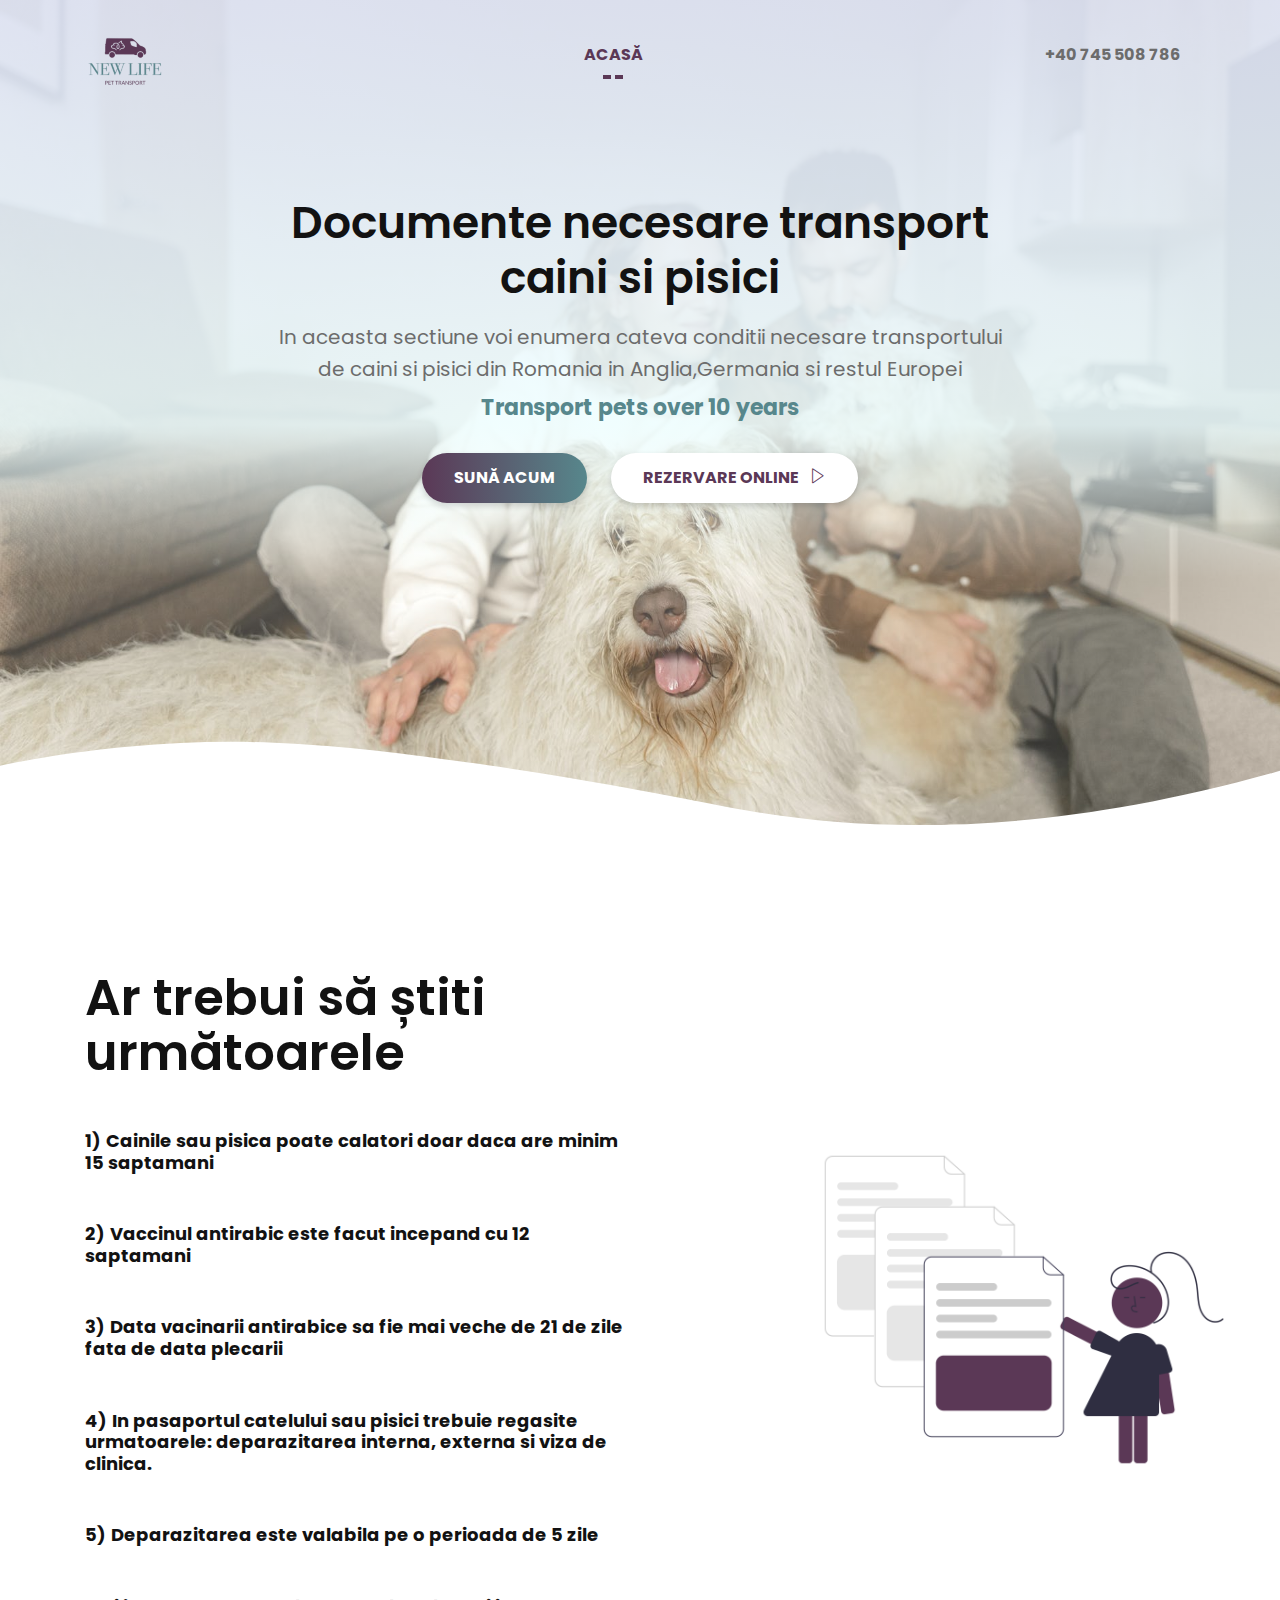
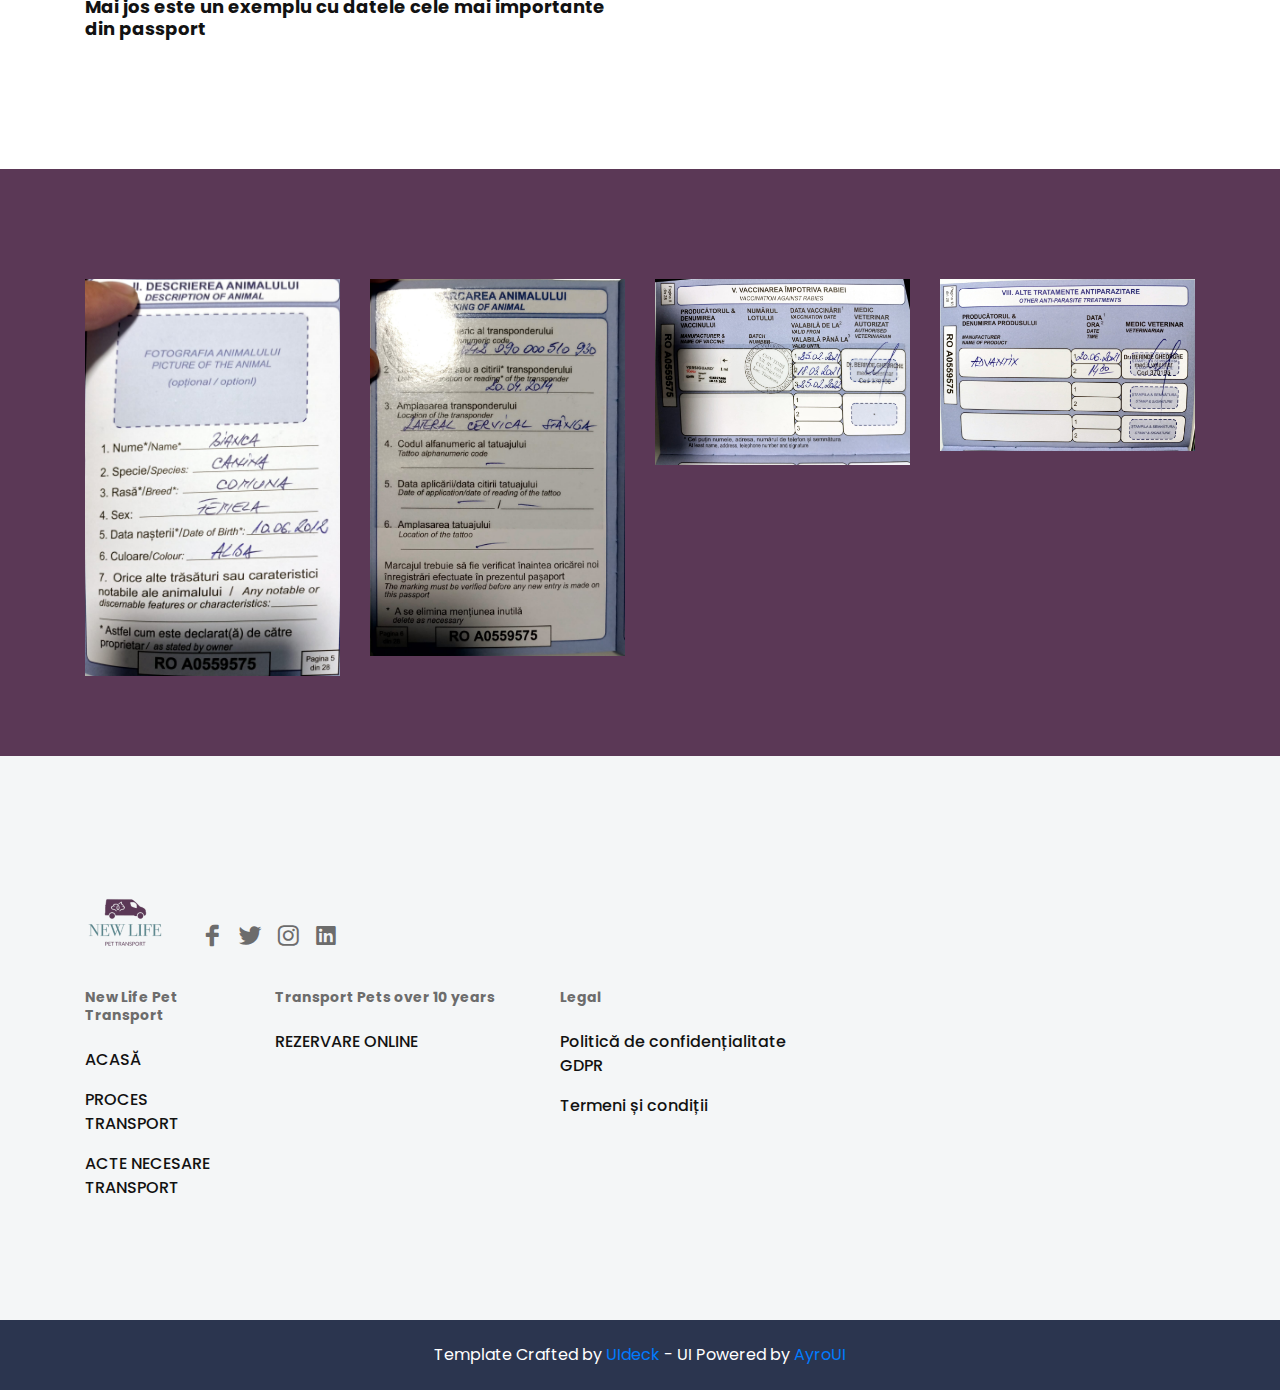
==== acte-transport.html @ 8acd7470 "first commit" ====
<!doctype html>
<html lang="en">

<head>

    <!--====== Required meta tags ======-->
    <meta charset="utf-8">
    <meta http-equiv="x-ua-compatible" content="ie=edge">
    <meta name="description" content="">
    <meta name="viewport" content="width=device-width, initial-scale=1, shrink-to-fit=no">

    <!--====== Title ======-->
    <title>Start | Landing Page for Startup and SaaS Business</title>

    <!--====== Favicon Icon ======-->
    <link rel="shortcut icon" href="assets/images/logo-pet.png" type="image/png">

    <!--====== Bootstrap css ======-->
    <link rel="stylesheet" href="assets/css/bootstrap.min.css">

    <!--====== Slick css ======-->
    <link rel="stylesheet" href="assets/css/slick.css">

    <!--====== Line Icons css ======-->
    <link rel="stylesheet" href="assets/css/LineIcons.css">

    <!--====== Magnific Popup css ======-->
    <link rel="stylesheet" href="assets/css/magnific-popup.css">

    <!--====== Default css ======-->
    <link rel="stylesheet" href="assets/css/default.css">

    <!--====== Style css ======-->
    <link rel="stylesheet" href="assets/css/style.css">


</head>

<body>

    <!--====== HEADER PART START ======-->

    <header class="header-area">
        <div class="navgition navgition-transparent">
            <div class="container">
                <div class="row">
                    <div class="col-lg-12">
                        <nav class="navbar navbar-expand-lg">
                            <a class="navbar-brand" href="#">
                                <img src="assets/images/logo-pet.png" alt="Logo">
                            </a>

                            <button class="navbar-toggler" type="button" data-toggle="collapse" data-target="#navbarOne" aria-controls="navbarOne" aria-expanded="false" aria-label="Toggle navigation">
                                <span class="toggler-icon"></span>
                                <span class="toggler-icon"></span>
                                <span class="toggler-icon"></span>
                            </button>

                            <div class="collapse navbar-collapse sub-menu-bar" id="navbarOne">
                                <ul class="navbar-nav m-auto">
                                    <li class="nav-item active">
                                        <a class="page-scroll" href="index.html">ACASĂ</a>
                                    </li>
                                </ul>
                            </div>

                            <div class="navbar-social d-none d-sm-flex align-items-center">
                                <span>+40 745 508 786</span>
                            </div>
                        </nav> <!-- navbar -->
                    </div>
                </div> <!-- row -->
            </div> <!-- container -->
        </div> <!-- navgition -->

        <div id="home" class="header-hero bg_cover" style="background-image: url(assets/images/transport-caini-pisici-romania-anglia-germania-olanda-belgia.jpeg)">
            <div class="container">
                <div class="row justify-content-center">
                    <div class="col-xl-8 col-lg-10">
                        <div class="header-content text-center">
                            <h1 class="header-title">Documente necesare transport caini si pisici</h1>
                            <p class="text">In aceasta sectiune voi enumera cateva conditii necesare transportului de caini si pisici din Romania in Anglia,Germania si restul Europei</p>
                            <h4 style="color: #57878c;margin-top: 10px;"> Transport pets over 10 years</h4>
                            <ul class="header-btn rounded-buttons">
                                <li><a class="main-btn rounded-three" href="tel:+40745508786">SUNĂ ACUM</a></li>
                                <li><a class="main-btn rounded-four" href="rezervare-online.html">REZERVARE ONLINE <i class="lni-play"></i></a></li>
                            </ul>
                        </div> <!-- header content -->
                    </div>
                </div> <!-- row -->
            </div> <!-- container -->
            <div class="header-shape">
                <img src="assets/images/header-shape.svg" alt="shape">
            </div>
        </div> <!-- header content -->
    </header>

    <!--====== HEADER PART ENDS ======-->

    <!--====== SERVICES PART START ======-->

    <section id="service" class="services-area">
        <div class="container">
            <div class="row">
                <div class="col-lg-6">
                    <div class="section-title pb-10">
                        <h4 class="title">Ar trebui să știti următoarele</h4>
                        <div style="margin-top: 50px;">
                            <h5>1) Cainile sau pisica poate calatori doar daca are minim 15 saptamani</h5>
                         
                        </div>
                       
                        <div style="margin-top: 50px;">
                            <h5>2) Vaccinul antirabic este facut incepand cu 12 saptamani</h5>
                            
                        </div>
                        <div style="margin-top: 50px;">
                            <h5>3) Data vacinarii antirabice sa fie mai veche de 21 de zile fata de data plecarii</h5>
                           
                        </div>
                        <div style="margin-top: 50px;">
                            <h5>4) In pasaportul catelului sau pisici trebuie regasite urmatoarele: deparazitarea interna, externa si viza de clinica.</h5>
       
                        </div>
                        <div style="margin-top: 50px;">
                            <h5>5) Deparazitarea este valabila pe o perioada de 5 zile</h5>
                 
                        </div>
                      
                      
                       
                        <h5 style="margin-top: 50px;">Mai jos este un exemplu cu datele cele mai importante din passport</h5>
                    </div> <!-- section title -->
                </div>
           
                </div> <!-- row -->
            </div> <!-- row -->
        </div> <!-- conteiner -->
        <div class="services-image d-lg-flex align-items-center">
            <div class="image">
                <img src="assets/images/passport-documents-dog-cat.png" alt="Transport international de caini si pisici din Romania in Anglia,Scotia,Belgia,Olanda,Germania">
            </div>
        </div> <!-- services image -->
    </section>

    <!--====== SERVICES PART ENDS ======-->

    <!--====== PRICING PART START ======-->

   



    <section style="background-color: #5b3856" class="client-logo-area">
        <div class="container">
            
            <div class="row">
             
                <div class="col-md-3 col-6">
                    <div class="single-client mt-30 text-center">
                        <img src="assets/images/page1-passport.jpeg" alt="Transport international dogs and cats(caini si psici)">
                    </div> <!-- single client -->
                </div>
                <div class="col-md-3 col-6">
                    <div class="single-client mt-30 text-center">
                        <img src="assets/images/page2-passport.jpeg" alt="Transport caini si pisici din Romania in Anglia,Germania,Belgia,Olanda">
                    </div> <!-- single client -->
                </div>
                <div class="col-md-3 col-6">
                    <div class="single-client mt-30 text-center">
                        <img src="assets/images/page3-passport.jpeg" alt="Transport international de caini si pisici">
                  
                    </div> <!-- single client -->
         
                </div>
                <div class="col-md-3 col-6">
                    <div class="single-client mt-30 text-center">
                        <img src="assets/images/page4-passport.jpeg" alt="Transport cats and dogs Rescue dogs from Romania">
                    </div> <!-- single client -->
                    
                </div>
            </div> <!-- row -->
        </div> <!-- container -->
    </section>

  

    <footer id="footer" class="footer-area">
        <div class="footer-widget">
            <div class="container">
                <div class="row">
                    <div class="col-lg-12">
                        <div class="footer-logo-support d-md-flex align-items-end justify-content-between">
                            <div class="footer-logo d-flex align-items-end">
                                <a class="mt-30" href="index.html"><img src="assets/images/logo-pet.png" alt="Logo"></a>

                                <ul class="social mt-30">
                                    <li><a href="https://www.facebook.com/pets.transport.9/reviews"><i class="lni-facebook-filled"></i></a></li>
                                    <li><a href="#"><i class="lni-twitter-original"></i></a></li>
                                    <li><a href="#"><i class="lni-instagram-original"></i></a></li>
                                    <li><a href="#"><i class="lni-linkedin-original"></i></a></li>
                                </ul>
                            </div> <!-- footer logo -->
                            
                        </div> <!-- footer logo support -->
                    </div>
                </div> <!-- row -->
                <div class="row">
                    <div class="col-lg-2 col-md-4 col-sm-6">
                        <div class="footer-link">
                            <h6 class="footer-title">New Life Pet Transport</h6>
                            <ul>
                                <li><a href="index.html">ACASĂ</a></li>
                                <li><a href="#">PROCES TRANSPORT</a></li>
                                <li><a href="#">ACTE NECESARE TRANSPORT</a></li>

                            </ul>
                        </div> <!-- footer link -->
                    </div>
                    <div class="col-lg-3 col-md-4 col-sm-6">
                        <div class="footer-link">
                            <h6 class="footer-title">Transport Pets over 10 years</h6>
                            <ul>
                               
                                <li><a href="rezervare-online.html">REZERVARE ONLINE</a></li>
                                
                            </ul>
                        </div> <!-- footer link -->
                    </div>
                    <div class="col-lg-3 col-md-4 col-sm-5">
                        <div class="footer-link">
                            <h6 class="footer-title">Legal</h6>
                            <ul>
                                <li><a href="CRB NEW LIFE INTERNATIONAL S.R.L-GDPR Policy-2021-09-17.doc">Politică de confidențialitate GDPR</a></li>
                                <li><a href="CRB NEW LIFE INTERNATIONAL S.R.L -Terms of Service-09_17_2021.doc">Termeni și condiții</a></li>
                            </ul>
                        </div> <!-- footer link -->
                    </div>
                 
                </div> <!-- row -->
            </div> <!-- container -->
        </div> <!-- footer widget -->
        
        <div class="footer-copyright">
            <div class="container">
                <div class="row">
                    <div class="col-lg-12">
                        <div class="copyright text-center">
                            <p class="text">Template Crafted by <a rel="nofollow" href="https://uideck.com">UIdeck</a> - UI Powered by <a el="nofollow" href="https://rebrand.ly/ayroui">AyroUI</a></p>
                        </div>
                    </div>
                </div> <!-- row -->
            </div> <!-- container -->
        </div> <!-- footer copyright -->
    </footer>

    <!--====== FOOTER PART ENDS ======-->

    <!--====== BACK TO TOP PART START ======-->

    <a class="back-to-top" href="#"><i class="lni-chevron-up"></i></a>

    <!--====== BACK TO TOP PART ENDS ======-->









    <!--====== jquery js ======-->
    <script src="assets/js/vendor/modernizr-3.6.0.min.js"></script>
    <script src="assets/js/vendor/jquery-1.12.4.min.js"></script>

    <!--====== Bootstrap js ======-->
    <script src="assets/js/bootstrap.min.js"></script>
    <script src="assets/js/popper.min.js"></script>

    <!--====== Ajax Contact js ======-->
    <script src="assets/js/ajax-contact.js"></script>

    <!--====== Scrolling Nav js ======-->
    <script src="assets/js/jquery.easing.min.js"></script>
    <script src="assets/js/scrolling-nav.js"></script>

    <!--====== Validator js ======-->
    <script src="assets/js/validator.min.js"></script>

    <!--====== Magnific Popup js ======-->
    <script src="assets/js/jquery.magnific-popup.min.js"></script>

    <!--====== Slick js ======-->
    <script src="assets/js/slick.min.js"></script>

    <!--====== Main js ======-->
    <script src="assets/js/main.js"></script>

</body>

</html>
---- assets/css/default.css ----
/* Deafult Margin & Padding */
/*-- Margin Top --*/
.mt-5 {
	margin-top: 5px;
}
.mt-10 {
	margin-top: 10px;
}
.mt-15 {
	margin-top: 15px;
}
.mt-20 {
	margin-top: 20px;
}
.mt-25 {
	margin-top: 25px;
}
.mt-30 {
	margin-top: 30px;
}
.mt-35 {
	margin-top: 35px;
}
.mt-40 {
	margin-top: 40px;
}
.mt-45 {
	margin-top: 45px;
}
.mt-50 {
	margin-top: 50px;
}
.mt-55 {
	margin-top: 55px;
}
.mt-60 {
	margin-top: 60px;
}
.mt-65 {
	margin-top: 65px;
}
.mt-70 {
	margin-top: 70px;
}
.mt-75 {
	margin-top: 75px;
}
.mt-80 {
	margin-top: 80px;
}
.mt-85 {
	margin-top: 85px;
}
.mt-90 {
	margin-top: 90px;
}
.mt-95 {
	margin-top: 95px;
}
.mt-100 {
	margin-top: 100px;
}
.mt-105 {
	margin-top: 105px;
}
.mt-110 {
	margin-top: 110px;
}
.mt-115 {
	margin-top: 115px;
}
.mt-120 {
	margin-top: 120px;
}
.mt-125 {
	margin-top: 125px;
}
.mt-130 {
	margin-top: 130px;
}
.mt-135 {
	margin-top: 135px;
}
.mt-140 {
	margin-top: 140px;
}
.mt-145 {
	margin-top: 145px;
}
.mt-150 {
	margin-top: 150px;
}
.mt-155 {
	margin-top: 155px;
}
.mt-160 {
	margin-top: 160px;
}
.mt-165 {
	margin-top: 165px;
}
.mt-170 {
	margin-top: 170px;
}
.mt-175 {
	margin-top: 175px;
}
.mt-180 {
	margin-top: 180px;
}
.mt-185 {
	margin-top: 185px;
}
.mt-190 {
	margin-top: 190px;
}
.mt-195 {
	margin-top: 195px;
}
.mt-200 {
	margin-top: 200px;
}
/*-- Margin Bottom --*/

.mb-5 {
	margin-bottom: 5px;
}
.mb-10 {
	margin-bottom: 10px;
}
.mb-15 {
	margin-bottom: 15px;
}
.mb-20 {
	margin-bottom: 20px;
}
.mb-25 {
	margin-bottom: 25px;
}
.mb-30 {
	margin-bottom: 30px;
}
.mb-35 {
	margin-bottom: 35px;
}
.mb-40 {
	margin-bottom: 40px;
}
.mb-45 {
	margin-bottom: 45px;
}
.mb-50 {
	margin-bottom: 50px;
}
.mb-55 {
	margin-bottom: 55px;
}
.mb-60 {
	margin-bottom: 60px;
}
.mb-65 {
	margin-bottom: 65px;
}
.mb-70 {
	margin-bottom: 70px;
}
.mb-75 {
	margin-bottom: 75px;
}
.mb-80 {
	margin-bottom: 80px;
}
.mb-85 {
	margin-bottom: 85px;
}
.mb-90 {
	margin-bottom: 90px;
}
.mb-95 {
	margin-bottom: 95px;
}
.mb-100 {
	margin-bottom: 100px;
}
.mb-105 {
	margin-bottom: 105px;
}
.mb-110 {
	margin-bottom: 110px;
}
.mb-115 {
	margin-bottom: 115px;
}
.mb-120 {
	margin-bottom: 120px;
}
.mb-125 {
	margin-bottom: 125px;
}
.mb-130 {
	margin-bottom: 130px;
}
.mb-135 {
	margin-bottom: 135px;
}
.mb-140 {
	margin-bottom: 140px;
}
.mb-145 {
	margin-bottom: 145px;
}
.mb-150 {
	margin-bottom: 150px;
}
.mb-155 {
	margin-bottom: 155px;
}
.mb-160 {
	margin-bottom: 160px;
}
.mb-165 {
	margin-bottom: 165px;
}
.mb-170 {
	margin-bottom: 170px;
}
.mb-175 {
	margin-bottom: 175px;
}
.mb-180 {
	margin-bottom: 180px;
}
.mb-185 {
	margin-bottom: 185px;
}
.mb-190 {
	margin-bottom: 190px;
}
.mb-195 {
	margin-bottom: 195px;
}
.mb-200 {
	margin-bottom: 200px;
}
/*-- margin left --*/
.ml-5 {
	margin-left: 5px;
}
.ml-10 {
	margin-left: 10px;
}
.ml-15 {
	margin-left: 15px;
}
.ml-20 {
	margin-left: 20px;
}
.ml-25 {
	margin-left: 25px;
}
.ml-30 {
	margin-left: 30px;
}
.ml-35 {
	margin-left: 35px;
}
.ml-40 {
	margin-left: 40px;
}
.ml-45 {
	margin-left: 45px;
}
.ml-50 {
	margin-left: 50px;
}
.ml-55 {
	margin-left: 55px;
}
.ml-60 {
	margin-left: 60px;
}
.ml-65 {
	margin-left: 65px;
}
.ml-70 {
	margin-left: 70px;
}
.ml-75 {
	margin-left: 75px;
}
.ml-80 {
	margin-left: 80px;
}
.ml-85 {
	margin-left: 85px;
}
.ml-90 {
	margin-left: 90px;
}
.ml-95 {
	margin-left: 95px;
}
.ml-100 {
	margin-left: 100px;
}
.ml-105 {
	margin-left: 105px;
}
.ml-110 {
	margin-left: 110px;
}
.ml-115 {
	margin-left: 115px;
}
.ml-120 {
	margin-left: 120px;
}
.ml-125 {
	margin-left: 125px;
}
.ml-130 {
	margin-left: 130px;
}
.ml-135 {
	margin-left: 135px;
}
.ml-140 {
	margin-left: 140px;
}
.ml-145 {
	margin-left: 145px;
}
.ml-150 {
	margin-left: 150px;
}
.ml-155 {
	margin-left: 155px;
}
.ml-160 {
	margin-left: 160px;
}
.ml-165 {
	margin-left: 165px;
}
.ml-170 {
	margin-left: 170px;
}
.ml-175 {
	margin-left: 175px;
}
.ml-180 {
	margin-left: 180px;
}
.ml-185 {
	margin-left: 185px;
}
.ml-190 {
	margin-left: 190px;
}
.ml-195 {
	margin-left: 195px;
}
.ml-200 {
	margin-left: 200px;
}
/*-- margin right --*/
.mr-5 {
	margin-right: 5px;
}
.mr-10 {
	margin-right: 10px;
}
.mr-15 {
	margin-right: 15px;
}
.mr-20 {
	margin-right: 20px;
}
.mr-25 {
	margin-right: 25px;
}
.mr-30 {
	margin-right: 30px;
}
.mr-35 {
	margin-right: 35px;
}
.mr-40 {
	margin-right: 40px;
}
.mr-45 {
	margin-right: 45px;
}
.mr-50 {
	margin-right: 50px;
}
.mr-55 {
	margin-right: 55px;
}
.mr-60 {
	margin-right: 60px;
}
.mr-65 {
	margin-right: 65px;
}
.mr-70 {
	margin-right: 70px;
}
.mr-75 {
	margin-right: 75px;
}
.mr-80 {
	margin-right: 80px;
}
.mr-85 {
	margin-right: 85px;
}
.mr-90 {
	margin-right: 90px;
}
.mr-95 {
	margin-right: 95px;
}
.mr-100 {
	margin-right: 100px;
}
.mr-105 {
	margin-right: 105px;
}
.mr-110 {
	margin-right: 110px;
}
.mr-115 {
	margin-right: 115px;
}
.mr-120 {
	margin-right: 120px;
}
.mr-125 {
	margin-right: 125px;
}
.mr-130 {
	margin-right: 130px;
}
.mr-135 {
	margin-right: 135px;
}
.mr-140 {
	margin-right: 140px;
}
.mr-145 {
	margin-right: 145px;
}
.mr-150 {
	margin-right: 150px;
}
.mr-155 {
	margin-right: 155px;
}
.mr-160 {
	margin-right: 160px;
}
.mr-165 {
	margin-right: 165px;
}
.mr-170 {
	margin-right: 170px;
}
.mr-175 {
	margin-right: 175px;
}
.mr-180 {
	margin-right: 180px;
}
.mr-185 {
	margin-right: 185px;
}
.mr-190 {
	margin-right: 190px;
}
.mr-195 {
	margin-right: 195px;
}
.mr-200 {
	margin-right: 200px;
}


/*-- Padding Top --*/

.pt-5 {
	padding-top: 5px;
}
.pt-10 {
	padding-top: 10px;
}
.pt-15 {
	padding-top: 15px;
}
.pt-20 {
	padding-top: 20px;
}
.pt-25 {
	padding-top: 25px;
}
.pt-30 {
	padding-top: 30px;
}
.pt-35 {
	padding-top: 35px;
}
.pt-40 {
	padding-top: 40px;
}
.pt-45 {
	padding-top: 45px;
}
.pt-50 {
	padding-top: 50px;
}
.pt-55 {
	padding-top: 55px;
}
.pt-60 {
	padding-top: 60px;
}
.pt-65 {
	padding-top: 65px;
}
.pt-70 {
	padding-top: 70px;
}
.pt-75 {
	padding-top: 75px;
}
.pt-80 {
	padding-top: 80px;
}
.pt-85 {
	padding-top: 85px;
}
.pt-90 {
	padding-top: 90px;
}
.pt-95 {
	padding-top: 95px;
}
.pt-100 {
	padding-top: 100px;
}
.pt-105 {
	padding-top: 105px;
}
.pt-110 {
	padding-top: 110px;
}
.pt-115 {
	padding-top: 115px;
}
.pt-120 {
	padding-top: 120px;
}
.pt-125 {
	padding-top: 125px;
}
.pt-130 {
	padding-top: 130px;
}
.pt-135 {
	padding-top: 135px;
}
.pt-140 {
	padding-top: 140px;
}
.pt-145 {
	padding-top: 145px;
}
.pt-150 {
	padding-top: 150px;
}
.pt-155 {
	padding-top: 155px;
}
.pt-160 {
	padding-top: 160px;
}
.pt-165 {
	padding-top: 165px;
}
.pt-170 {
	padding-top: 170px;
}
.pt-175 {
	padding-top: 175px;
}
.pt-180 {
	padding-top: 180px;
}
.pt-185 {
	padding-top: 185px;
}
.pt-190 {
	padding-top: 190px;
}
.pt-195 {
	padding-top: 195px;
}
.pt-200 {
	padding-top: 200px;
}
/*-- Padding Bottom --*/

.pb-5 {
	padding-bottom: 5px;
}
.pb-10 {
	padding-bottom: 10px;
}
.pb-15 {
	padding-bottom: 15px;
}
.pb-20 {
	padding-bottom: 20px;
}
.pb-25 {
	padding-bottom: 25px;
}
.pb-30 {
	padding-bottom: 30px;
}
.pb-35 {
	padding-bottom: 35px;
}
.pb-40 {
	padding-bottom: 40px;
}
.pb-45 {
	padding-bottom: 45px;
}
.pb-50 {
	padding-bottom: 50px;
}
.pb-55 {
	padding-bottom: 55px;
}
.pb-60 {
	padding-bottom: 60px;
}
.pb-65 {
	padding-bottom: 65px;
}
.pb-70 {
	padding-bottom: 70px;
}
.pb-75 {
	padding-bottom: 75px;
}
.pb-80 {
	padding-bottom: 80px;
}
.pb-85 {
	padding-bottom: 85px;
}
.pb-90 {
	padding-bottom: 90px;
}
.pb-95 {
	padding-bottom: 95px;
}
.pb-100 {
	padding-bottom: 100px;
}
.pb-105 {
	padding-bottom: 105px;
}
.pb-110 {
	padding-bottom: 110px;
}
.pb-115 {
	padding-bottom: 115px;
}
.pb-120 {
	padding-bottom: 120px;
}
.pb-125 {
	padding-bottom: 125px;
}
.pb-130 {
	padding-bottom: 130px;
}
.pb-135 {
	padding-bottom: 135px;
}
.pb-140 {
	padding-bottom: 140px;
}
.pb-145 {
	padding-bottom: 145px;
}
.pb-150 {
	padding-bottom: 150px;
}
.pb-155 {
	padding-bottom: 155px;
}
.pb-160 {
	padding-bottom: 160px;
}
.pb-165 {
	padding-bottom: 165px;
}
.pb-170 {
	padding-bottom: 170px;
}
.pb-175 {
	padding-bottom: 175px;
}
.pb-180 {
	padding-bottom: 180px;
}
.pb-185 {
	padding-bottom: 185px;
}
.pb-190 {
	padding-bottom: 190px;
}
.pb-195 {
	padding-bottom: 195px;
}
.pb-200 {
	padding-bottom: 200px;
}

/*-- Padding left --*/

.pl-0 {
	padding-left: 0px;
}
.pl-5 {
	padding-left: 5px;
}
.pl-10 {
	padding-left: 10px;
}
.pl-15 {
	padding-left: 15px;
}
.pl-20 {
	padding-left: 20px;
}
.pl-25 {
	padding-left: 25px;
}
.pl-30 {
	padding-left: 30px;
}
.pl-35 {
	padding-left: 35px;
}
.pl-40 {
	padding-left: 40px;
}
.pl-45 {
	padding-left: 45px;
}
.pl-50 {
	padding-left: 50px;
}
.pl-55 {
	padding-left: 55px;
}
.pl-60 {
	padding-left: 60px;
}
.pl-65 {
	padding-left: 65px;
}
.pl-70 {
	padding-left: 70px;
}
.pl-75 {
	padding-left: 75px;
}
.pl-80 {
	padding-left: 80px;
}
.pl-85 {
	padding-left: 85px;
}
.pl-90 {
	padding-left: 90px;
}
.pl-100 {
	padding-left: 100px;
}
.pl-105 {
	padding-left: 105px;
}
.pl-110 {
	padding-left: 110px;
}
.pl-115 {
	padding-left: 115px;
}
.pl-120 {
	padding-left: 120px;
}
.pl-125 {
	padding-left: 125px;
}
/*-- Padding right --*/

.pr-0 {
	padding-right: 0px;
}
.pr-5 {
	padding-right: 5px;
}
.pr-10 {
	padding-right: 10px;
}
.pr-15 {
	padding-right: 15px;
}
.pr-20 {
	padding-right: 20px;
}
.pr-25 {
	padding-right: 25px;
}
.pr-30 {
	padding-right: 30px;
}
.pr-35 {
	padding-right: 35px;
}
.pr-40 {
	padding-right: 40px;
}
.pr-45 {
	padding-right: 45px;
}
.pr-50 {
	padding-right: 50px;
}
.pr-55 {
	padding-right: 55px;
}
.pr-60 {
	padding-right: 60px;
}
.pr-65 {
	padding-right: 65px;
}
.pr-70 {
	padding-right: 70px;
}
.pr-75 {
	padding-right: 75px;
}
.pr-80 {
	padding-right: 80px;
}
.pr-85 {
	padding-right: 85px;
}
.pr-90 {
	padding-right: 90px;
}
.pr-95 {
	padding-right: 95px;
}
.pr-100 {
	padding-right: 100px;
}
.pr-105 {
	padding-right: 105px;
}
/* Background Color */

.gray-bg {
	background: #f6f6f6;
}
.white-bg {
	background: #fff;
}
.black-bg {
	background: #222;
}
/* Color */

.white {
	color: #fff;
}
.black {
	color: #222;
}
/* black overlay */

[data-overlay] {
	position: relative;
}
[data-overlay]::before {
	background: #000 none repeat scroll 0 0;
	content: "";
	height: 100%;
	left: 0;
	position: absolute;
	top: 0;
	width: 100%;
	z-index: 1;
}
[data-overlay="3"]::before {
	opacity: 0.3;
}
[data-overlay="4"]::before {
	opacity: 0.4;
}
[data-overlay="5"]::before {
	opacity: 0.5;
}
[data-overlay="6"]::before {
	opacity: 0.6;
}
[data-overlay="7"]::before {
	opacity: 0.7;
}
[data-overlay="8"]::before {
	opacity: 0.8;
}
[data-overlay="9"]::before {
	opacity: 0.9;
}
---- assets/css/style.css ----
/*-----------------------------------------------------------------------------------

    Template Name: Start
    Template URI: UIdeck.com
    Description: Start | Landing Page for Startup and SaaS Business
    Author: Uideck
    Author URI: https://uideck.com/
    Support: https://uideck.com/support/
    Version: 1.0

-----------------------------------------------------------------------------------

    CSS INDEX
    ===================

    01. Theme default CSS
	02. Header
    03. Hero
	04. Footer

-----------------------------------------------------------------------------------*/
/*===========================
    1. COMMON css 
===========================*/
@import url("https://fonts.googleapis.com/css?family=Poppins:400,500,600,700,800");
body {
  font-family: "Poppins", sans-serif;
  font-weight: normal;
  font-style: normal;
  color: #121212;
}

* {
  margin: 0;
  padding: 0;
  -webkit-box-sizing: border-box;
  -moz-box-sizing: border-box;
  box-sizing: border-box;
}

img {
  max-width: 100%;
}

a:focus,
input:focus,
textarea:focus,
button:focus {
  text-decoration: none;
  outline: none;
}

a:focus,
a:hover {
  text-decoration: none;
}

i,
span,
a {
  display: inline-block;
}

h1,
h2,
h3,
h4,
h5,
h6 {
  font-family: "Poppins", sans-serif;
  font-weight: 700;
  color: #121212;
  margin: 0px;
}

h1 {
  font-size: 48px;
}

h2 {
  font-size: 36px;
}

h3 {
  font-size: 28px;
}

h4 {
  font-size: 22px;
}

h5 {
  font-size: 18px;
}

h6 {
  font-size: 16px;
}

ul,
ol {
  margin: 0px;
  padding: 0px;
  list-style-type: none;
}

p {
  font-size: 16px;
  font-weight: 400;
  line-height: 24px;
  color: #121212;
  margin: 0px;
}

.bg_cover {
  background-position: center center;
  background-size: cover;
  background-repeat: no-repeat;
  width: 100%;
  height: 100%;
}

/*===== All Section Title Style =====*/
.section-title .title {
  font-size: 50px;
  font-weight: 600;
  line-height: 55px;
  color: #121212;
}
@media (max-width: 767px) {
  .section-title .title {
    font-size: 30px;
    line-height: 40px;
  }
}
.section-title .text {
  font-size: 16px;
  line-height: 24px;
  color: #6c6c6c;
  margin-top: 24px;
}

/*===========================
    11.BUTTON css 
===========================*/
.buttons-title .title {
  font-size: 36px;
  line-height: 45px;
  color: #6c6c6c;
}
@media (max-width: 767px) {
  .buttons-title .title {
    font-size: 24px;
    line-height: 35px;
  }
}

.main-btn {
  display: inline-block;
  font-weight: 700;
  text-align: center;
  white-space: nowrap;
  vertical-align: middle;
  -webkit-user-select: none;
  -moz-user-select: none;
  -ms-user-select: none;
  user-select: none;
  border: 2px solid transparent;
  padding: 0 32px;
  font-size: 16px;
  line-height: 46px;
  color: #5b3856;
  cursor: pointer;
  z-index: 5;
  -webkit-transition: all 0.4s ease-out 0s;
  -moz-transition: all 0.4s ease-out 0s;
  -ms-transition: all 0.4s ease-out 0s;
  -o-transition: all 0.4s ease-out 0s;
  transition: all 0.4s ease-out 0s;
  position: relative;
  text-transform: uppercase;
}
@media (max-width: 767px) {
  .main-btn {
    font-size: 14px;
    padding: 0 20px;
    line-height: 40px;
  }
}

/*===== standard Buttons =====*/
.standard-buttons ul li {
  display: inline-block;
  margin-left: 18px;
  margin-top: 20px;
}
@media (max-width: 767px) {
  .standard-buttons ul li {
    margin-left: 0;
  }
}
.standard-buttons ul li:first-child {
  margin-left: 0;
}
.standard-buttons .standard-one {
  border-color: #5b3856;
}
.standard-buttons .standard-one:hover {
  color: #fff;
  background-color: #5b3856;
}
.standard-buttons .standard-two {
  color: #fff;
  background-color: #5b3856;
  border-color: #5b3856;
}
.standard-buttons .standard-two:hover {
  color: #5b3856;
  background-color: transparent;
}
.standard-buttons .standard-three {
  overflow: hidden;
  line-height: 50px;
  color: #fff;
  background: -webkit-linear-gradient(
    left,
    #5b3856 0%,
    #57878c 50%,
    #5b3856 100%
  );
  background: -o-linear-gradient(left, #5b3856 0%, #57878c 50%, #5b3856 100%);
  background: linear-gradient(to right, #5b3856 0%, #57878c 50%, #5b3856 100%);
  border: 0;
  line-height: 52px;
  background-size: 200% auto;
}
@media only screen and (min-width: 768px) and (max-width: 991px) {
  .standard-buttons .standard-three {
    line-height: 44px;
  }
}
@media (max-width: 767px) {
  .standard-buttons .standard-three {
    line-height: 44px;
  }
}
.standard-buttons .standard-three:hover {
  background-position: right center;
}
.standard-buttons .standard-four {
  border-color: #5b3856;
  padding-left: 60px;
}
@media (max-width: 767px) {
  .standard-buttons .standard-four {
    padding-left: 40px;
  }
}
.standard-buttons .standard-four span {
  position: absolute;
  top: 50%;
  -webkit-transform: translateY(-50%);
  -moz-transform: translateY(-50%);
  -ms-transform: translateY(-50%);
  -o-transform: translateY(-50%);
  transform: translateY(-50%);
  overflow: hidden;
  left: 30px;
  line-height: normal;
}
@media (max-width: 767px) {
  .standard-buttons .standard-four span {
    left: 15px;
  }
}
.standard-buttons .standard-four:hover {
  color: #fff;
  background-color: #5b3856;
}
.standard-buttons .standard-four:hover i {
  animation: iconTranslateY 0.5s forwards;
}
.standard-buttons .standard-five {
  color: #fff;
  background-color: #5b3856;
  border-color: #5b3856;
  padding-left: 60px;
}
@media (max-width: 767px) {
  .standard-buttons .standard-five {
    padding-left: 40px;
  }
}
.standard-buttons .standard-five span {
  position: absolute;
  top: 50%;
  -webkit-transform: translateY(-50%);
  -moz-transform: translateY(-50%);
  -ms-transform: translateY(-50%);
  -o-transform: translateY(-50%);
  transform: translateY(-50%);
  overflow: hidden;
  left: 30px;
  line-height: normal;
}
@media (max-width: 767px) {
  .standard-buttons .standard-five span {
    left: 15px;
  }
}
.standard-buttons .standard-five:hover {
  color: #5b3856;
  background-color: transparent;
}
.standard-buttons .standard-five:hover i {
  animation: iconTranslateY 0.5s forwards;
}
.standard-buttons .standard-six {
  padding-right: 60px;
  overflow: hidden;
  line-height: 50px;
  color: #fff;
  background: -webkit-linear-gradient(
    left,
    #5b3856 0%,
    #57878c 50%,
    #5b3856 100%
  );
  background: -o-linear-gradient(left, #5b3856 0%, #57878c 50%, #5b3856 100%);
  background: linear-gradient(to right, #5b3856 0%, #57878c 50%, #5b3856 100%);
  border: 0;
  line-height: 52px;
  background-size: 200% auto;
}
@media (max-width: 767px) {
  .standard-buttons .standard-six {
    padding-right: 40px;
    line-height: 44px;
  }
}
@media only screen and (min-width: 768px) and (max-width: 991px) {
  .standard-buttons .standard-six {
    line-height: 44px;
  }
}
.standard-buttons .standard-six span {
  position: absolute;
  top: 50%;
  -webkit-transform: translateY(-50%);
  -moz-transform: translateY(-50%);
  -ms-transform: translateY(-50%);
  -o-transform: translateY(-50%);
  transform: translateY(-50%);
  overflow: hidden;
  right: 30px;
  line-height: normal;
}
@media (max-width: 767px) {
  .standard-buttons .standard-six span {
    right: 15px;
  }
}
.standard-buttons .standard-six:hover {
  background-position: right center;
}
.standard-buttons .standard-six:hover i {
  -webkit-animation: iconTranslateY 0.5s forwards;
  -moz-animation: iconTranslateY 0.5s forwards;
  -o-animation: iconTranslateY 0.5s forwards;
  animation: iconTranslateY 0.5s forwards;
}

/*===== Light Rounded Buttons =====*/
.light-rounded-buttons ul li {
  display: inline-block;
  margin-left: 18px;
  margin-top: 20px;
}
@media (max-width: 767px) {
  .light-rounded-buttons ul li {
    margin-left: 0;
  }
}
.light-rounded-buttons ul li:first-child {
  margin-left: 0;
}
.light-rounded-buttons .main-btn {
  border-radius: 5px;
}
.light-rounded-buttons .light-rounded-one {
  border-color: #5b3856;
}
.light-rounded-buttons .light-rounded-one:hover {
  color: #fff;
  background-color: #5b3856;
}
.light-rounded-buttons .light-rounded-two {
  color: #fff;
  background-color: #5b3856;
  border-color: #5b3856;
}
.light-rounded-buttons .light-rounded-two:hover {
  color: #5b3856;
  background-color: transparent;
}
.light-rounded-buttons .light-rounded-three {
  overflow: hidden;
  line-height: 50px;
  color: #fff;
  background: -webkit-linear-gradient(
    left,
    #5b3856 0%,
    #57878c 50%,
    #5b3856 100%
  );
  background: -o-linear-gradient(left, #5b3856 0%, #57878c 50%, #5b3856 100%);
  background: linear-gradient(to right, #5b3856 0%, #57878c 50%, #5b3856 100%);
  background-size: 200% auto;
  line-height: 52px;
  border: 0;
}
@media only screen and (min-width: 768px) and (max-width: 991px) {
  .light-rounded-buttons .light-rounded-three {
    line-height: 44px;
  }
}
@media (max-width: 767px) {
  .light-rounded-buttons .light-rounded-three {
    line-height: 44px;
  }
}
.light-rounded-buttons .light-rounded-three:hover {
  background-position: right center;
}
.light-rounded-buttons .light-rounded-four {
  border-color: #5b3856;
  padding-left: 60px;
}
@media (max-width: 767px) {
  .light-rounded-buttons .light-rounded-four {
    padding-left: 40px;
  }
}
.light-rounded-buttons .light-rounded-four span {
  position: absolute;
  top: 50%;
  -webkit-transform: translateY(-50%);
  -moz-transform: translateY(-50%);
  -ms-transform: translateY(-50%);
  -o-transform: translateY(-50%);
  transform: translateY(-50%);
  overflow: hidden;
  left: 30px;
  line-height: normal;
}
@media (max-width: 767px) {
  .light-rounded-buttons .light-rounded-four span {
    left: 15px;
  }
}
.light-rounded-buttons .light-rounded-four:hover {
  color: #fff;
  background-color: #5b3856;
}
.light-rounded-buttons .light-rounded-four:hover i {
  -webkit-animation: iconTranslateY 0.5s forwards;
  -moz-animation: iconTranslateY 0.5s forwards;
  -o-animation: iconTranslateY 0.5s forwards;
  animation: iconTranslateY 0.5s forwards;
}
.light-rounded-buttons .light-rounded-five {
  color: #fff;
  background-color: #5b3856;
  border-color: #5b3856;
  padding-left: 60px;
}
@media (max-width: 767px) {
  .light-rounded-buttons .light-rounded-five {
    padding-left: 40px;
  }
}
.light-rounded-buttons .light-rounded-five span {
  position: absolute;
  top: 50%;
  -webkit-transform: translateY(-50%);
  -moz-transform: translateY(-50%);
  -ms-transform: translateY(-50%);
  -o-transform: translateY(-50%);
  transform: translateY(-50%);
  overflow: hidden;
  left: 30px;
  line-height: normal;
}
@media (max-width: 767px) {
  .light-rounded-buttons .light-rounded-five span {
    left: 15px;
  }
}
.light-rounded-buttons .light-rounded-five:hover {
  color: #5b3856;
  background-color: transparent;
}
.light-rounded-buttons .light-rounded-five:hover i {
  -webkit-animation: iconTranslateY 0.5s forwards;
  -moz-animation: iconTranslateY 0.5s forwards;
  -o-animation: iconTranslateY 0.5s forwards;
  animation: iconTranslateY 0.5s forwards;
}
.light-rounded-buttons .light-rounded-six {
  padding-right: 60px;
  overflow: hidden;
  line-height: 50px;
  color: #fff;
  background: -webkit-linear-gradient(
    left,
    #5b3856 0%,
    #57878c 50%,
    #5b3856 100%
  );
  background: -o-linear-gradient(left, #5b3856 0%, #57878c 50%, #5b3856 100%);
  background: linear-gradient(to right, #5b3856 0%, #57878c 50%, #5b3856 100%);
  background-size: 200% auto;
  line-height: 52px;
  border: 0;
}
@media only screen and (min-width: 768px) and (max-width: 991px) {
  .light-rounded-buttons .light-rounded-six {
    line-height: 44px;
  }
}
@media (max-width: 767px) {
  .light-rounded-buttons .light-rounded-six {
    padding-right: 40px;
    line-height: 44px;
  }
}
.light-rounded-buttons .light-rounded-six span {
  position: absolute;
  top: 50%;
  -webkit-transform: translateY(-50%);
  -moz-transform: translateY(-50%);
  -ms-transform: translateY(-50%);
  -o-transform: translateY(-50%);
  transform: translateY(-50%);
  overflow: hidden;
  right: 30px;
  line-height: normal;
}
@media (max-width: 767px) {
  .light-rounded-buttons .light-rounded-six span {
    right: 15px;
  }
}
.light-rounded-buttons .light-rounded-six:hover {
  background-position: right center;
}
.light-rounded-buttons .light-rounded-six:hover i {
  -webkit-animation: iconTranslateY 0.5s forwards;
  -moz-animation: iconTranslateY 0.5s forwards;
  -o-animation: iconTranslateY 0.5s forwards;
  animation: iconTranslateY 0.5s forwards;
}

/*===== Semi Rounded Buttons =====*/
.semi-rounded-buttons ul li {
  display: inline-block;
  margin-left: 18px;
  margin-top: 20px;
}
@media (max-width: 767px) {
  .semi-rounded-buttons ul li {
    margin-left: 0;
  }
}
.semi-rounded-buttons ul li:first-child {
  margin-left: 0;
}
.semi-rounded-buttons .main-btn {
  border-radius: 10px;
}
.semi-rounded-buttons .semi-rounded-one {
  border-color: #5b3856;
}
.semi-rounded-buttons .semi-rounded-one:hover {
  color: #fff;
  background-color: #5b3856;
}
.semi-rounded-buttons .semi-rounded-two {
  color: #fff;
  background-color: #5b3856;
  border-color: #5b3856;
}
.semi-rounded-buttons .semi-rounded-two:hover {
  color: #5b3856;
  background-color: transparent;
}
.semi-rounded-buttons .semi-rounded-three {
  overflow: hidden;
  line-height: 52px;
  background: -webkit-linear-gradient(
    left,
    #5b3856 0%,
    #57878c 50%,
    #5b3856 100%
  );
  background: -o-linear-gradient(left, #5b3856 0%, #57878c 50%, #5b3856 100%);
  background: linear-gradient(to right, #5b3856 0%, #57878c 50%, #5b3856 100%);
  background-size: 200% auto;
  border: 0;
  color: #fff;
}
@media only screen and (min-width: 768px) and (max-width: 991px) {
  .semi-rounded-buttons .semi-rounded-three {
    line-height: 44px;
  }
}
@media (max-width: 767px) {
  .semi-rounded-buttons .semi-rounded-three {
    line-height: 44px;
  }
}
.semi-rounded-buttons .semi-rounded-three:hover {
  background-position: right center;
}
.semi-rounded-buttons .semi-rounded-four {
  border-color: #5b3856;
  padding-left: 60px;
}
@media (max-width: 767px) {
  .semi-rounded-buttons .semi-rounded-four {
    padding-left: 40px;
  }
}
.semi-rounded-buttons .semi-rounded-four span {
  position: absolute;
  top: 50%;
  -webkit-transform: translateY(-50%);
  -moz-transform: translateY(-50%);
  -ms-transform: translateY(-50%);
  -o-transform: translateY(-50%);
  transform: translateY(-50%);
  overflow: hidden;
  left: 30px;
  line-height: normal;
}
@media (max-width: 767px) {
  .semi-rounded-buttons .semi-rounded-four span {
    left: 15px;
  }
}
.semi-rounded-buttons .semi-rounded-four:hover {
  color: #fff;
  background-color: #5b3856;
}
.semi-rounded-buttons .semi-rounded-four:hover i {
  -webkit-animation: iconTranslateY 0.5s forwards;
  -moz-animation: iconTranslateY 0.5s forwards;
  -o-animation: iconTranslateY 0.5s forwards;
  animation: iconTranslateY 0.5s forwards;
}
.semi-rounded-buttons .semi-rounded-five {
  color: #fff;
  background-color: #5b3856;
  border-color: #5b3856;
  padding-left: 60px;
}
@media (max-width: 767px) {
  .semi-rounded-buttons .semi-rounded-five {
    padding-left: 40px;
  }
}
.semi-rounded-buttons .semi-rounded-five span {
  position: absolute;
  top: 50%;
  -webkit-transform: translateY(-50%);
  -moz-transform: translateY(-50%);
  -ms-transform: translateY(-50%);
  -o-transform: translateY(-50%);
  transform: translateY(-50%);
  overflow: hidden;
  left: 30px;
  line-height: normal;
}
@media (max-width: 767px) {
  .semi-rounded-buttons .semi-rounded-five span {
    left: 15px;
  }
}
.semi-rounded-buttons .semi-rounded-five:hover {
  color: #5b3856;
  background-color: transparent;
}
.semi-rounded-buttons .semi-rounded-five:hover i {
  -webkit-animation: iconTranslateY 0.5s forwards;
  -moz-animation: iconTranslateY 0.5s forwards;
  -o-animation: iconTranslateY 0.5s forwards;
  animation: iconTranslateY 0.5s forwards;
}
.semi-rounded-buttons .semi-rounded-six {
  padding-right: 60px;
  overflow: hidden;
  line-height: 52px;
  background: -webkit-linear-gradient(
    left,
    #5b3856 0%,
    #57878c 50%,
    #5b3856 100%
  );
  background: -o-linear-gradient(left, #5b3856 0%, #57878c 50%, #5b3856 100%);
  background: linear-gradient(to right, #5b3856 0%, #57878c 50%, #5b3856 100%);
  background-size: 200% auto;
  border: 0;
  color: #fff;
}
@media only screen and (min-width: 768px) and (max-width: 991px) {
  .semi-rounded-buttons .semi-rounded-six {
    line-height: 44px;
  }
}
@media (max-width: 767px) {
  .semi-rounded-buttons .semi-rounded-six {
    padding-right: 40px;
    line-height: 44px;
  }
}
.semi-rounded-buttons .semi-rounded-six span {
  position: absolute;
  top: 50%;
  -webkit-transform: translateY(-50%);
  -moz-transform: translateY(-50%);
  -ms-transform: translateY(-50%);
  -o-transform: translateY(-50%);
  transform: translateY(-50%);
  overflow: hidden;
  right: 30px;
  line-height: normal;
}
@media (max-width: 767px) {
  .semi-rounded-buttons .semi-rounded-six span {
    right: 15px;
  }
}
.semi-rounded-buttons .semi-rounded-six:hover {
  background-position: right center;
}
.semi-rounded-buttons .semi-rounded-six:hover i {
  -webkit-animation: iconTranslateY 0.5s forwards;
  -moz-animation: iconTranslateY 0.5s forwards;
  -o-animation: iconTranslateY 0.5s forwards;
  animation: iconTranslateY 0.5s forwards;
}

/*===== Rounded Buttons =====*/
.rounded-buttons ul li {
  display: inline-block;
  margin-left: 18px;
  margin-top: 20px;
}
@media (max-width: 767px) {
  .rounded-buttons ul li {
    margin-left: 0;
  }
}
.rounded-buttons ul li:first-child {
  margin-left: 0;
}
.rounded-buttons .main-btn {
  border-radius: 50px;
}
.rounded-buttons .rounded-one {
  border-color: #5b3856;
}
.rounded-buttons .rounded-one:hover {
  color: #fff;
  background-color: #5b3856;
}
.rounded-buttons .rounded-two {
  color: #fff;
  background-color: #5b3856;
  border-color: #5b3856;
}
.rounded-buttons .rounded-two:hover {
  color: #5b3856;
  background-color: transparent;
}
.rounded-buttons .rounded-three {
  overflow: hidden;
  line-height: 52px;
  background: -webkit-linear-gradient(
    left,
    #5b3856 0%,
    #57878c 50%,
    #5b3856 100%
  );
  background: -o-linear-gradient(left, #5b3856 0%, #57878c 50%, #5b3856 100%);
  background: linear-gradient(to right, #5b3856 0%, #57878c 50%, #5b3856 100%);
  background-size: 200% auto;
  color: #fff;
  border: 0;
}
@media only screen and (min-width: 768px) and (max-width: 991px) {
  .rounded-buttons .rounded-three {
    line-height: 44px;
  }
}
@media (max-width: 767px) {
  .rounded-buttons .rounded-three {
    line-height: 44px;
  }
}
.rounded-buttons .rounded-three:hover {
  background-position: right center;
}
.rounded-buttons .rounded-four {
  border-color: #5b3856;
  padding-left: 60px;
}
@media (max-width: 767px) {
  .rounded-buttons .rounded-four {
    padding-left: 40px;
  }
}
.rounded-buttons .rounded-four span {
  position: absolute;
  top: 50%;
  -webkit-transform: translateY(-50%);
  -moz-transform: translateY(-50%);
  -ms-transform: translateY(-50%);
  -o-transform: translateY(-50%);
  transform: translateY(-50%);
  overflow: hidden;
  left: 30px;
  line-height: normal;
}
@media (max-width: 767px) {
  .rounded-buttons .rounded-four span {
    left: 15px;
  }
}
.rounded-buttons .rounded-four:hover {
  color: #fff;
  background-color: #5b3856;
}
.rounded-buttons .rounded-four:hover i {
  -webkit-animation: iconTranslateY 0.5s forwards;
  -moz-animation: iconTranslateY 0.5s forwards;
  -o-animation: iconTranslateY 0.5s forwards;
  animation: iconTranslateY 0.5s forwards;
}
.rounded-buttons .rounded-five {
  color: #fff;
  background-color: #5b3856;
  border-color: #5b3856;
  padding-left: 60px;
}
@media (max-width: 767px) {
  .rounded-buttons .rounded-five {
    padding-left: 40px;
  }
}
.rounded-buttons .rounded-five span {
  position: absolute;
  top: 50%;
  -webkit-transform: translateY(-50%);
  -moz-transform: translateY(-50%);
  -ms-transform: translateY(-50%);
  -o-transform: translateY(-50%);
  transform: translateY(-50%);
  overflow: hidden;
  left: 30px;
  line-height: normal;
}
@media (max-width: 767px) {
  .rounded-buttons .rounded-five span {
    left: 15px;
  }
}
.rounded-buttons .rounded-five:hover {
  color: #5b3856;
  background-color: transparent;
}
.rounded-buttons .rounded-five:hover i {
  -webkit-animation: iconTranslateY 0.5s forwards;
  -moz-animation: iconTranslateY 0.5s forwards;
  -o-animation: iconTranslateY 0.5s forwards;
  animation: iconTranslateY 0.5s forwards;
}
.rounded-buttons .rounded-six {
  padding-right: 60px;
  overflow: hidden;
  line-height: 52px;
  background: -webkit-linear-gradient(
    left,
    #5b3856 0%,
    #57878c 50%,
    #5b3856 100%
  );
  background: -o-linear-gradient(left, #5b3856 0%, #57878c 50%, #5b3856 100%);
  background: linear-gradient(to right, #5b3856 0%, #57878c 50%, #5b3856 100%);
  background-size: 200% auto;
  color: #fff;
  border: 0;
}
@media only screen and (min-width: 768px) and (max-width: 991px) {
  .rounded-buttons .rounded-six {
    line-height: 44px;
  }
}
@media (max-width: 767px) {
  .rounded-buttons .rounded-six {
    padding-right: 40px;
    line-height: 44px;
  }
}
.rounded-buttons .rounded-six span {
  position: absolute;
  top: 50%;
  -webkit-transform: translateY(-50%);
  -moz-transform: translateY(-50%);
  -ms-transform: translateY(-50%);
  -o-transform: translateY(-50%);
  transform: translateY(-50%);
  overflow: hidden;
  right: 30px;
  line-height: normal;
}
@media (max-width: 767px) {
  .rounded-buttons .rounded-six span {
    right: 15px;
  }
}
.rounded-buttons .rounded-six:hover {
  background-position: right center;
}
.rounded-buttons .rounded-six:hover i {
  -webkit-animation: iconTranslateY 0.5s forwards;
  -moz-animation: iconTranslateY 0.5s forwards;
  -o-animation: iconTranslateY 0.5s forwards;
  animation: iconTranslateY 0.5s forwards;
}

/*===== Success Buttons =====*/
.success-buttons ul li {
  display: inline-block;
  margin-left: 18px;
  margin-top: 20px;
}
@media (max-width: 767px) {
  .success-buttons ul li {
    margin-left: 0;
  }
}
.success-buttons ul li:first-child {
  margin-left: 0;
}
.success-buttons .success-one {
  border-color: #4da422;
  color: #4da422;
}
.success-buttons .success-one:hover {
  color: #fff;
  background-color: #4da422;
}
.success-buttons .success-two {
  color: #fff;
  background-color: #4da422;
  border-color: #4da422;
}
.success-buttons .success-two:hover {
  color: #4da422;
  background-color: transparent;
}
.success-buttons .success-three {
  overflow: hidden;
  line-height: 52px;
  color: #fff;
  border: 0;
  background: -webkit-linear-gradient(
    left,
    #4da422 0%,
    #69e02e 50%,
    #4da422 100%
  );
  background: -o-linear-gradient(left, #4da422 0%, #69e02e 50%, #4da422 100%);
  background: linear-gradient(to right, #4da422 0%, #69e02e 50%, #4da422 100%);
  background-size: 200% auto;
}
@media only screen and (min-width: 768px) and (max-width: 991px) {
  .success-buttons .success-three {
    line-height: 44px;
  }
}
@media (max-width: 767px) {
  .success-buttons .success-three {
    line-height: 44px;
  }
}
.success-buttons .success-three:hover {
  background-position: right center;
}
.success-buttons .success-four {
  padding-left: 60px;
  border-color: #4da422;
  color: #4da422;
}
@media (max-width: 767px) {
  .success-buttons .success-four {
    padding-left: 40px;
  }
}
.success-buttons .success-four span {
  position: absolute;
  top: 50%;
  -webkit-transform: translateY(-50%);
  -moz-transform: translateY(-50%);
  -ms-transform: translateY(-50%);
  -o-transform: translateY(-50%);
  transform: translateY(-50%);
  overflow: hidden;
  left: 30px;
  line-height: normal;
}
@media (max-width: 767px) {
  .success-buttons .success-four span {
    left: 15px;
  }
}
.success-buttons .success-four:hover {
  color: #fff;
  background-color: #4da422;
}
.success-buttons .success-four:hover i {
  -webkit-animation: iconTranslateY 0.5s forwards;
  -moz-animation: iconTranslateY 0.5s forwards;
  -o-animation: iconTranslateY 0.5s forwards;
  animation: iconTranslateY 0.5s forwards;
}
.success-buttons .success-five {
  padding-left: 60px;
  color: #fff;
  background-color: #4da422;
  border-color: #4da422;
}
@media (max-width: 767px) {
  .success-buttons .success-five {
    padding-left: 40px;
  }
}
.success-buttons .success-five span {
  position: absolute;
  top: 50%;
  -webkit-transform: translateY(-50%);
  -moz-transform: translateY(-50%);
  -ms-transform: translateY(-50%);
  -o-transform: translateY(-50%);
  transform: translateY(-50%);
  overflow: hidden;
  left: 30px;
  line-height: normal;
}
@media (max-width: 767px) {
  .success-buttons .success-five span {
    left: 15px;
  }
}
.success-buttons .success-five:hover {
  color: #4da422;
  background-color: transparent;
}
.success-buttons .success-five:hover i {
  -webkit-animation: iconTranslateY 0.5s forwards;
  -moz-animation: iconTranslateY 0.5s forwards;
  -o-animation: iconTranslateY 0.5s forwards;
  animation: iconTranslateY 0.5s forwards;
}
.success-buttons .success-six {
  padding-right: 60px;
  overflow: hidden;
  line-height: 52px;
  color: #fff;
  border: 0;
  background: -webkit-linear-gradient(
    left,
    #4da422 0%,
    #69e02e 50%,
    #4da422 100%
  );
  background: -o-linear-gradient(left, #4da422 0%, #69e02e 50%, #4da422 100%);
  background: linear-gradient(to right, #4da422 0%, #69e02e 50%, #4da422 100%);
  background-size: 200% auto;
}
@media only screen and (min-width: 768px) and (max-width: 991px) {
  .success-buttons .success-six {
    line-height: 44px;
  }
}
@media (max-width: 767px) {
  .success-buttons .success-six {
    padding-right: 40px;
    line-height: 44px;
  }
}
.success-buttons .success-six span {
  position: absolute;
  top: 50%;
  -webkit-transform: translateY(-50%);
  -moz-transform: translateY(-50%);
  -ms-transform: translateY(-50%);
  -o-transform: translateY(-50%);
  transform: translateY(-50%);
  overflow: hidden;
  right: 30px;
  line-height: normal;
}
@media (max-width: 767px) {
  .success-buttons .success-six span {
    right: 15px;
  }
}
.success-buttons .success-six:hover {
  background-position: right center;
}
.success-buttons .success-six:hover i {
  -webkit-animation: iconTranslateY 0.5s forwards;
  -moz-animation: iconTranslateY 0.5s forwards;
  -o-animation: iconTranslateY 0.5s forwards;
  animation: iconTranslateY 0.5s forwards;
}

/*===== Warning Buttons =====*/
.warning-buttons ul li {
  display: inline-block;
  margin-left: 18px;
  margin-top: 20px;
}
@media (max-width: 767px) {
  .warning-buttons ul li {
    margin-left: 0;
  }
}
.warning-buttons ul li:first-child {
  margin-left: 0;
}
.warning-buttons .warning-one {
  border-color: #ffb400;
  color: #ffb400;
}
.warning-buttons .warning-one:hover {
  color: #fff;
  background-color: #ffb400;
}
.warning-buttons .warning-two {
  color: #fff;
  background-color: #ffb400;
  border-color: #ffb400;
}
@media only screen and (min-width: 768px) and (max-width: 991px) {
  .warning-buttons .warning-two {
    line-height: 44px;
  }
}
@media (max-width: 767px) {
  .warning-buttons .warning-two {
    padding-right: 40px;
    line-height: 44px;
  }
}
.warning-buttons .warning-two:hover {
  color: #ffb400;
  background-color: transparent;
}
.warning-buttons .warning-three {
  overflow: hidden;
  line-height: 52px;
  color: #fff;
  border: 0;
  background: -webkit-linear-gradient(
    left,
    #ffb400 0%,
    #f7e500 50%,
    #ffb400 100%
  );
  background: -o-linear-gradient(left, #ffb400 0%, #f7e500 50%, #ffb400 100%);
  background: linear-gradient(to right, #ffb400 0%, #f7e500 50%, #ffb400 100%);
  background-size: 200% auto;
}
@media only screen and (min-width: 768px) and (max-width: 991px) {
  .warning-buttons .warning-three {
    line-height: 44px;
  }
}
@media (max-width: 767px) {
  .warning-buttons .warning-three {
    line-height: 44px;
  }
}
.warning-buttons .warning-three:hover {
  background-position: right center;
}
.warning-buttons .warning-four {
  padding-left: 60px;
  border-color: #ffb400;
  color: #ffb400;
}
@media (max-width: 767px) {
  .warning-buttons .warning-four {
    padding-left: 40px;
  }
}
.warning-buttons .warning-four span {
  position: absolute;
  top: 50%;
  -webkit-transform: translateY(-50%);
  -moz-transform: translateY(-50%);
  -ms-transform: translateY(-50%);
  -o-transform: translateY(-50%);
  transform: translateY(-50%);
  overflow: hidden;
  left: 30px;
  line-height: normal;
}
@media (max-width: 767px) {
  .warning-buttons .warning-four span {
    left: 15px;
  }
}
.warning-buttons .warning-four:hover {
  color: #fff;
  background-color: #ffb400;
}
.warning-buttons .warning-four:hover i {
  -webkit-animation: iconTranslateY 0.5s forwards;
  -moz-animation: iconTranslateY 0.5s forwards;
  -o-animation: iconTranslateY 0.5s forwards;
  animation: iconTranslateY 0.5s forwards;
}
.warning-buttons .warning-five {
  padding-left: 60px;
  color: #fff;
  background-color: #ffb400;
  border-color: #ffb400;
}
@media (max-width: 767px) {
  .warning-buttons .warning-five {
    padding-left: 40px;
  }
}
.warning-buttons .warning-five span {
  position: absolute;
  top: 50%;
  -webkit-transform: translateY(-50%);
  -moz-transform: translateY(-50%);
  -ms-transform: translateY(-50%);
  -o-transform: translateY(-50%);
  transform: translateY(-50%);
  overflow: hidden;
  left: 30px;
  line-height: normal;
}
@media (max-width: 767px) {
  .warning-buttons .warning-five span {
    left: 15px;
  }
}
.warning-buttons .warning-five:hover {
  color: #ffb400;
  background-color: transparent;
}
.warning-buttons .warning-five:hover i {
  -webkit-animation: iconTranslateY 0.5s forwards;
  -moz-animation: iconTranslateY 0.5s forwards;
  -o-animation: iconTranslateY 0.5s forwards;
  animation: iconTranslateY 0.5s forwards;
}
.warning-buttons .warning-six {
  padding-right: 60px;
  overflow: hidden;
  line-height: 52px;
  color: #fff;
  border: 0;
  background: -webkit-linear-gradient(
    left,
    #ffb400 0%,
    #f7e500 50%,
    #ffb400 100%
  );
  background: -o-linear-gradient(left, #ffb400 0%, #f7e500 50%, #ffb400 100%);
  background: linear-gradient(to right, #ffb400 0%, #f7e500 50%, #ffb400 100%);
  background-size: 200% auto;
}
@media only screen and (min-width: 768px) and (max-width: 991px) {
  .warning-buttons .warning-six {
    line-height: 44px;
  }
}
@media (max-width: 767px) {
  .warning-buttons .warning-six {
    padding-right: 40px;
    line-height: 44px;
  }
}
.warning-buttons .warning-six span {
  position: absolute;
  top: 50%;
  -webkit-transform: translateY(-50%);
  -moz-transform: translateY(-50%);
  -ms-transform: translateY(-50%);
  -o-transform: translateY(-50%);
  transform: translateY(-50%);
  overflow: hidden;
  right: 30px;
  line-height: normal;
}
@media (max-width: 767px) {
  .warning-buttons .warning-six span {
    right: 15px;
  }
}
.warning-buttons .warning-six:hover {
  background-position: right center;
}
.warning-buttons .warning-six:hover i {
  -webkit-animation: iconTranslateY 0.5s forwards;
  -moz-animation: iconTranslateY 0.5s forwards;
  -o-animation: iconTranslateY 0.5s forwards;
  animation: iconTranslateY 0.5s forwards;
}

/*===== Info Buttons =====*/
.info-buttons ul li {
  display: inline-block;
  margin-left: 18px;
  margin-top: 20px;
}
@media (max-width: 767px) {
  .info-buttons ul li {
    margin-left: 0;
  }
}
.info-buttons ul li:first-child {
  margin-left: 0;
}
.info-buttons .info-one {
  border-color: #00b8d8;
  color: #00b8d8;
}
.info-buttons .info-one:hover {
  color: #fff;
  background-color: #00b8d8;
}
.info-buttons .info-two {
  color: #fff;
  background-color: #00b8d8;
  border-color: #00b8d8;
}
.info-buttons .info-two:hover {
  color: #00b8d8;
  background-color: transparent;
}
.info-buttons .info-three {
  overflow: hidden;
  line-height: 52px;
  color: #fff;
  border: 0;
  background: -webkit-linear-gradient(
    left,
    #00b8d8 0%,
    #32fbfc 50%,
    #00b8d8 100%
  );
  background: -o-linear-gradient(left, #00b8d8 0%, #32fbfc 50%, #00b8d8 100%);
  background: linear-gradient(to right, #00b8d8 0%, #32fbfc 50%, #00b8d8 100%);
  background-size: 200% auto;
}
@media only screen and (min-width: 768px) and (max-width: 991px) {
  .info-buttons .info-three {
    line-height: 44px;
  }
}
@media (max-width: 767px) {
  .info-buttons .info-three {
    line-height: 44px;
  }
}
.info-buttons .info-three:hover {
  background-position: right center;
}
.info-buttons .info-four {
  padding-left: 60px;
  border-color: #00b8d8;
  color: #00b8d8;
}
@media (max-width: 767px) {
  .info-buttons .info-four {
    padding-left: 40px;
  }
}
.info-buttons .info-four span {
  position: absolute;
  top: 50%;
  -webkit-transform: translateY(-50%);
  -moz-transform: translateY(-50%);
  -ms-transform: translateY(-50%);
  -o-transform: translateY(-50%);
  transform: translateY(-50%);
  overflow: hidden;
  left: 30px;
  line-height: normal;
}
@media (max-width: 767px) {
  .info-buttons .info-four span {
    left: 15px;
  }
}
.info-buttons .info-four:hover {
  color: #fff;
  background-color: #00b8d8;
}
.info-buttons .info-four:hover i {
  -webkit-animation: iconTranslateY 0.5s forwards;
  -moz-animation: iconTranslateY 0.5s forwards;
  -o-animation: iconTranslateY 0.5s forwards;
  animation: iconTranslateY 0.5s forwards;
}
.info-buttons .info-five {
  padding-left: 60px;
  color: #fff;
  background-color: #00b8d8;
  border-color: #00b8d8;
}
@media (max-width: 767px) {
  .info-buttons .info-five {
    padding-left: 40px;
  }
}
.info-buttons .info-five span {
  position: absolute;
  top: 50%;
  -webkit-transform: translateY(-50%);
  -moz-transform: translateY(-50%);
  -ms-transform: translateY(-50%);
  -o-transform: translateY(-50%);
  transform: translateY(-50%);
  overflow: hidden;
  left: 30px;
  line-height: normal;
}
@media (max-width: 767px) {
  .info-buttons .info-five span {
    left: 15px;
  }
}
.info-buttons .info-five:hover {
  color: #00b8d8;
  background-color: transparent;
}
.info-buttons .info-five:hover i {
  -webkit-animation: iconTranslateY 0.5s forwards;
  -moz-animation: iconTranslateY 0.5s forwards;
  -o-animation: iconTranslateY 0.5s forwards;
  animation: iconTranslateY 0.5s forwards;
}
.info-buttons .info-six {
  padding-right: 60px;
  overflow: hidden;
  line-height: 52px;
  color: #fff;
  border: 0;
  background: -webkit-linear-gradient(
    left,
    #00b8d8 0%,
    #32fbfc 50%,
    #00b8d8 100%
  );
  background: -o-linear-gradient(left, #00b8d8 0%, #32fbfc 50%, #00b8d8 100%);
  background: linear-gradient(to right, #00b8d8 0%, #32fbfc 50%, #00b8d8 100%);
  background-size: 200% auto;
}
@media only screen and (min-width: 768px) and (max-width: 991px) {
  .info-buttons .info-six {
    line-height: 44px;
  }
}
@media (max-width: 767px) {
  .info-buttons .info-six {
    padding-right: 40px;
    line-height: 44px;
  }
}
.info-buttons .info-six span {
  position: absolute;
  top: 50%;
  -webkit-transform: translateY(-50%);
  -moz-transform: translateY(-50%);
  -ms-transform: translateY(-50%);
  -o-transform: translateY(-50%);
  transform: translateY(-50%);
  overflow: hidden;
  right: 30px;
  line-height: normal;
}
@media (max-width: 767px) {
  .info-buttons .info-six span {
    right: 15px;
  }
}
.info-buttons .info-six:hover {
  background-position: right center;
}
.info-buttons .info-six:hover i {
  -webkit-animation: iconTranslateY 0.5s forwards;
  -moz-animation: iconTranslateY 0.5s forwards;
  -o-animation: iconTranslateY 0.5s forwards;
  animation: iconTranslateY 0.5s forwards;
}

/*===== Danger Buttons =====*/
.danger-buttons ul li {
  display: inline-block;
  margin-left: 18px;
  margin-top: 20px;
}
@media (max-width: 767px) {
  .danger-buttons ul li {
    margin-left: 0;
  }
}
.danger-buttons ul li:first-child {
  margin-left: 0;
}
.danger-buttons .danger-one {
  border-color: #fc3832;
  color: #fc3832;
}
.danger-buttons .danger-one:hover {
  color: #fff;
  background-color: #fc3832;
}
.danger-buttons .danger-one {
  border-color: #fc3832;
  color: #fc3832;
}
.danger-buttons .danger-one:hover {
  color: #fff;
  background-color: #fc3832;
}
.danger-buttons .danger-two {
  color: #fff;
  background-color: #fc3832;
  border-color: #fc3832;
}
.danger-buttons .danger-two:hover {
  color: #fc3832;
  background-color: transparent;
}
.danger-buttons .danger-three {
  overflow: hidden;
  line-height: 52px;
  color: #fff;
  border: 0;
  background: -webkit-linear-gradient(
    left,
    #fc3832 0%,
    #dc312b 50%,
    #fc3832 100%
  );
  background: -o-linear-gradient(left, #fc3832 0%, #dc312b 50%, #fc3832 100%);
  background: linear-gradient(to right, #fc3832 0%, #dc312b 50%, #fc3832 100%);
  background-size: 200% auto;
}
@media only screen and (min-width: 768px) and (max-width: 991px) {
  .danger-buttons .danger-three {
    line-height: 44px;
  }
}
@media (max-width: 767px) {
  .danger-buttons .danger-three {
    line-height: 44px;
  }
}
.danger-buttons .danger-three:hover {
  background-position: right center;
}
.danger-buttons .danger-four {
  padding-left: 60px;
  border-color: #fc3832;
  color: #fc3832;
}
@media (max-width: 767px) {
  .danger-buttons .danger-four {
    padding-left: 40px;
  }
}
.danger-buttons .danger-four span {
  position: absolute;
  top: 50%;
  -webkit-transform: translateY(-50%);
  -moz-transform: translateY(-50%);
  -ms-transform: translateY(-50%);
  -o-transform: translateY(-50%);
  transform: translateY(-50%);
  overflow: hidden;
  left: 30px;
  line-height: normal;
}
@media (max-width: 767px) {
  .danger-buttons .danger-four span {
    left: 15px;
  }
}
.danger-buttons .danger-four:hover {
  color: #fff;
  background-color: #fc3832;
}
.danger-buttons .danger-four:hover i {
  -webkit-animation: iconTranslateY 0.5s forwards;
  -moz-animation: iconTranslateY 0.5s forwards;
  -o-animation: iconTranslateY 0.5s forwards;
  animation: iconTranslateY 0.5s forwards;
}
.danger-buttons .danger-five {
  padding-left: 60px;
  color: #fff;
  background-color: #fc3832;
  border-color: #fc3832;
}
@media (max-width: 767px) {
  .danger-buttons .danger-five {
    padding-left: 40px;
  }
}
.danger-buttons .danger-five span {
  position: absolute;
  top: 50%;
  -webkit-transform: translateY(-50%);
  -moz-transform: translateY(-50%);
  -ms-transform: translateY(-50%);
  -o-transform: translateY(-50%);
  transform: translateY(-50%);
  overflow: hidden;
  left: 30px;
  line-height: normal;
}
@media (max-width: 767px) {
  .danger-buttons .danger-five span {
    left: 15px;
  }
}
.danger-buttons .danger-five:hover {
  color: #fc3832;
  background-color: transparent;
}
.danger-buttons .danger-five:hover i {
  -webkit-animation: iconTranslateY 0.5s forwards;
  -moz-animation: iconTranslateY 0.5s forwards;
  -o-animation: iconTranslateY 0.5s forwards;
  animation: iconTranslateY 0.5s forwards;
}
.danger-buttons .danger-six {
  padding-right: 60px;
  overflow: hidden;
  line-height: 52px;
  color: #fff;
  border: 0;
  background: -webkit-linear-gradient(
    left,
    #fc3832 0%,
    #dc312b 50%,
    #fc3832 100%
  );
  background: -o-linear-gradient(left, #fc3832 0%, #dc312b 50%, #fc3832 100%);
  background: linear-gradient(to right, #fc3832 0%, #dc312b 50%, #fc3832 100%);
  background-size: 200% auto;
}
@media only screen and (min-width: 768px) and (max-width: 991px) {
  .danger-buttons .danger-six {
    line-height: 44px;
  }
}
@media (max-width: 767px) {
  .danger-buttons .danger-six {
    padding-right: 40px;
    line-height: 44px;
  }
}
.danger-buttons .danger-six span {
  position: absolute;
  top: 50%;
  -webkit-transform: translateY(-50%);
  -moz-transform: translateY(-50%);
  -ms-transform: translateY(-50%);
  -o-transform: translateY(-50%);
  transform: translateY(-50%);
  overflow: hidden;
  right: 30px;
  line-height: normal;
}
@media (max-width: 767px) {
  .danger-buttons .danger-six span {
    right: 15px;
  }
}
.danger-buttons .danger-six:hover {
  background-position: right center;
}
.danger-buttons .danger-six:hover i {
  -webkit-animation: iconTranslateY 0.5s forwards;
  -moz-animation: iconTranslateY 0.5s forwards;
  -o-animation: iconTranslateY 0.5s forwards;
  animation: iconTranslateY 0.5s forwards;
}

@-webkit-keyframes iconTranslateY {
  49% {
    -webkit-transform: translateY(100%);
  }
  50% {
    opacity: 0;
    -webkit-transform: translateY(-100%);
  }
  51% {
    opacity: 1;
  }
}
@-moz-keyframes iconTranslateY {
  49% {
    -webkit-transform: translateY(100%);
  }
  50% {
    opacity: 0;
    -webkit-transform: translateY(-100%);
  }
  51% {
    opacity: 1;
  }
}
@keyframes iconTranslateY {
  49% {
    -webkit-transform: translateY(100%);
  }
  50% {
    opacity: 0;
    -webkit-transform: translateY(-100%);
  }
  51% {
    opacity: 1;
  }
}
.lg-btn {
  line-height: 64px !important;
  font-size: 18px;
}
@media (max-width: 767px) {
  .lg-btn {
    font-size: 16px;
    ine-height: 52px;
  }
}

.el-btn {
  line-height: 80px !important;
  font-size: 20px;
}
@media (max-width: 767px) {
  .el-btn {
    font-size: 18px;
    line-height: 74px;
  }
}

.sm-btn {
  line-height: 40px !important;
  font-size: 12px;
}

/*===== Regular Icon Buttons =====*/
.regular-icon-buttons ul li {
  display: inline-block;
  margin-left: 10px;
  margin-top: 20px;
}
.regular-icon-buttons ul li:first-child {
  margin-left: 0;
}
.regular-icon-buttons ul li .regular-icon-light-one {
  width: 40px;
  height: 40px;
  line-height: 36px;
  border: 2px solid #5b3856;
  text-align: center;
  font-size: 24px;
  -webkit-transition: all 0.3s ease-out 0s;
  -moz-transition: all 0.3s ease-out 0s;
  -ms-transition: all 0.3s ease-out 0s;
  -o-transition: all 0.3s ease-out 0s;
  transition: all 0.3s ease-out 0s;
  overflow: hidden;
  color: #5b3856;
}
.regular-icon-buttons ul li .regular-icon-light-one:hover {
  color: #fff;
  background-color: #5b3856;
}
.regular-icon-buttons ul li .regular-icon-light-two {
  width: 40px;
  height: 40px;
  line-height: 36px;
  border: 2px solid #5b3856;
  text-align: center;
  font-size: 24px;
  border-radius: 5px;
  -webkit-transition: all 0.3s ease-out 0s;
  -moz-transition: all 0.3s ease-out 0s;
  -ms-transition: all 0.3s ease-out 0s;
  -o-transition: all 0.3s ease-out 0s;
  transition: all 0.3s ease-out 0s;
  overflow: hidden;
  color: #5b3856;
}
.regular-icon-buttons ul li .regular-icon-light-two:hover {
  color: #fff;
  background-color: #5b3856;
}
.regular-icon-buttons ul li .regular-icon-light-three {
  width: 40px;
  height: 40px;
  line-height: 36px;
  border: 2px solid #5b3856;
  text-align: center;
  font-size: 24px;
  border-radius: 10px;
  -webkit-transition: all 0.3s ease-out 0s;
  -moz-transition: all 0.3s ease-out 0s;
  -ms-transition: all 0.3s ease-out 0s;
  -o-transition: all 0.3s ease-out 0s;
  transition: all 0.3s ease-out 0s;
  overflow: hidden;
  color: #5b3856;
}
.regular-icon-buttons ul li .regular-icon-light-three:hover {
  color: #fff;
  background-color: #5b3856;
}
.regular-icon-buttons ul li .regular-icon-light-four {
  width: 40px;
  height: 40px;
  line-height: 36px;
  border: 2px solid #5b3856;
  text-align: center;
  font-size: 24px;
  border-radius: 50%;
  -webkit-transition: all 0.3s ease-out 0s;
  -moz-transition: all 0.3s ease-out 0s;
  -ms-transition: all 0.3s ease-out 0s;
  -o-transition: all 0.3s ease-out 0s;
  transition: all 0.3s ease-out 0s;
  overflow: hidden;
}
.regular-icon-buttons ul li .regular-icon-light-four:hover {
  color: #fff;
  background-color: #5b3856;
}
.regular-icon-buttons ul li .regular-icon-light-five {
  width: 40px;
  height: 40px;
  line-height: 40px;
  border: 0;
  text-align: center;
  font-size: 24px;
  -webkit-transition: all 0.3s ease-out 0s;
  -moz-transition: all 0.3s ease-out 0s;
  -ms-transition: all 0.3s ease-out 0s;
  -o-transition: all 0.3s ease-out 0s;
  transition: all 0.3s ease-out 0s;
  position: relative;
  z-index: 5;
  overflow: hidden;
  color: #fff;
  background: -webkit-linear-gradient(
    left,
    #5b3856 0%,
    #57878c 50%,
    #5b3856 100%
  );
  background: -o-linear-gradient(left, #5b3856 0%, #57878c 50%, #5b3856 100%);
  background: linear-gradient(to right, #5b3856 0%, #57878c 50%, #5b3856 100%);
  background-size: 200% auto;
}
.regular-icon-buttons ul li .regular-icon-light-five:hover {
  background-position: right center;
}
.regular-icon-buttons ul li .regular-icon-light-six {
  width: 40px;
  height: 40px;
  line-height: 40px;
  border: 0;
  text-align: center;
  font-size: 24px;
  -webkit-transition: all 0.3s ease-out 0s;
  -moz-transition: all 0.3s ease-out 0s;
  -ms-transition: all 0.3s ease-out 0s;
  -o-transition: all 0.3s ease-out 0s;
  transition: all 0.3s ease-out 0s;
  position: relative;
  z-index: 5;
  overflow: hidden;
  color: #fff;
  background: -webkit-linear-gradient(
    left,
    #5b3856 0%,
    #57878c 50%,
    #5b3856 100%
  );
  background: -o-linear-gradient(left, #5b3856 0%, #57878c 50%, #5b3856 100%);
  background: linear-gradient(to right, #5b3856 0%, #57878c 50%, #5b3856 100%);
  background-size: 200% auto;
  border-radius: 5px;
}
.regular-icon-buttons ul li .regular-icon-light-six:hover {
  background-position: right center;
}
.regular-icon-buttons ul li .regular-icon-light-seven {
  width: 40px;
  height: 40px;
  line-height: 40px;
  border: 0;
  text-align: center;
  font-size: 24px;
  -webkit-transition: all 0.3s ease-out 0s;
  -moz-transition: all 0.3s ease-out 0s;
  -ms-transition: all 0.3s ease-out 0s;
  -o-transition: all 0.3s ease-out 0s;
  transition: all 0.3s ease-out 0s;
  position: relative;
  z-index: 5;
  overflow: hidden;
  color: #fff;
  background: -webkit-linear-gradient(
    left,
    #5b3856 0%,
    #57878c 50%,
    #5b3856 100%
  );
  background: -o-linear-gradient(left, #5b3856 0%, #57878c 50%, #5b3856 100%);
  background: linear-gradient(to right, #5b3856 0%, #57878c 50%, #5b3856 100%);
  background-size: 200% auto;
  border-radius: 10px;
}
.regular-icon-buttons ul li .regular-icon-light-seven:hover {
  background-position: right center;
}
.regular-icon-buttons ul li .regular-icon-light-eight {
  width: 40px;
  height: 40px;
  line-height: 40px;
  border: 0;
  text-align: center;
  font-size: 24px;
  -webkit-transition: all 0.3s ease-out 0s;
  -moz-transition: all 0.3s ease-out 0s;
  -ms-transition: all 0.3s ease-out 0s;
  -o-transition: all 0.3s ease-out 0s;
  transition: all 0.3s ease-out 0s;
  position: relative;
  z-index: 5;
  overflow: hidden;
  color: #fff;
  background: -webkit-linear-gradient(
    left,
    #5b3856 0%,
    #57878c 50%,
    #5b3856 100%
  );
  background: -o-linear-gradient(left, #5b3856 0%, #57878c 50%, #5b3856 100%);
  background: linear-gradient(to right, #5b3856 0%, #57878c 50%, #5b3856 100%);
  background-size: 200% auto;
  border-radius: 50%;
}
.regular-icon-buttons ul li .regular-icon-light-eight:hover {
  background-position: right center;
}
.regular-icon-buttons ul li .regular-icon-light-nine {
  width: 40px;
  height: 40px;
  line-height: 36px;
  border: 2px solid #5b3856;
  text-align: center;
  font-size: 24px;
  -webkit-transition: all 0.3s ease-out 0s;
  -moz-transition: all 0.3s ease-out 0s;
  -ms-transition: all 0.3s ease-out 0s;
  -o-transition: all 0.3s ease-out 0s;
  transition: all 0.3s ease-out 0s;
  overflow: hidden;
  color: #fff;
  background-color: #5b3856;
}
.regular-icon-buttons ul li .regular-icon-light-nine:hover {
  color: #5b3856;
  background-color: transparent;
}
.regular-icon-buttons ul li .regular-icon-light-ten {
  width: 40px;
  height: 40px;
  line-height: 36px;
  border: 2px solid #5b3856;
  text-align: center;
  font-size: 24px;
  border-radius: 5px;
  -webkit-transition: all 0.3s ease-out 0s;
  -moz-transition: all 0.3s ease-out 0s;
  -ms-transition: all 0.3s ease-out 0s;
  -o-transition: all 0.3s ease-out 0s;
  transition: all 0.3s ease-out 0s;
  overflow: hidden;
  color: #fff;
  background-color: #5b3856;
}
.regular-icon-buttons ul li .regular-icon-light-ten:hover {
  color: #5b3856;
  background-color: transparent;
}
.regular-icon-buttons ul li .regular-icon-light-eleven {
  width: 40px;
  height: 40px;
  line-height: 36px;
  border: 2px solid #5b3856;
  text-align: center;
  font-size: 24px;
  border-radius: 10px;
  -webkit-transition: all 0.3s ease-out 0s;
  -moz-transition: all 0.3s ease-out 0s;
  -ms-transition: all 0.3s ease-out 0s;
  -o-transition: all 0.3s ease-out 0s;
  transition: all 0.3s ease-out 0s;
  overflow: hidden;
  color: #fff;
  background-color: #5b3856;
}
.regular-icon-buttons ul li .regular-icon-light-eleven:hover {
  color: #5b3856;
  background-color: transparent;
}
.regular-icon-buttons ul li .regular-icon-light-twelve {
  width: 40px;
  height: 40px;
  line-height: 36px;
  border: 2px solid #5b3856;
  text-align: center;
  font-size: 24px;
  border-radius: 50%;
  -webkit-transition: all 0.3s ease-out 0s;
  -moz-transition: all 0.3s ease-out 0s;
  -ms-transition: all 0.3s ease-out 0s;
  -o-transition: all 0.3s ease-out 0s;
  transition: all 0.3s ease-out 0s;
  overflow: hidden;
  color: #fff;
  background-color: #5b3856;
}
.regular-icon-buttons ul li .regular-icon-light-twelve:hover {
  color: #5b3856;
  background-color: transparent;
}

/*===== Group Buttons =====*/
.group-buttons .btn-group {
  margin-left: 30px;
}
.group-buttons .group-one {
  margin-left: 0;
}
.group-buttons .group-one .main-btn {
  background: none;
  border: 2px solid #5b3856;
  -webkit-transition: all 0.3s ease-out 0s;
  -moz-transition: all 0.3s ease-out 0s;
  -ms-transition: all 0.3s ease-out 0s;
  -o-transition: all 0.3s ease-out 0s;
  transition: all 0.3s ease-out 0s;
}
.group-buttons .group-one .main-btn:first-child {
  border-top-left-radius: 5px;
  border-bottom-left-radius: 5px;
  border-right: 0;
}
.group-buttons .group-one .main-btn:last-child {
  border-top-right-radius: 5px;
  border-bottom-right-radius: 5px;
  border-left: 0;
}
.group-buttons .group-one .main-btn:hover {
  background-color: #5b3856;
  color: #fff;
}
.group-buttons .group-two .main-btn {
  background: none;
  -webkit-transition: all 0.3s ease-out 0s;
  -moz-transition: all 0.3s ease-out 0s;
  -ms-transition: all 0.3s ease-out 0s;
  -o-transition: all 0.3s ease-out 0s;
  transition: all 0.3s ease-out 0s;
  overflow: hidden;
  color: #fff;
  line-height: 52px;
  background: -webkit-linear-gradient(#5b3856 0%, #57878c 50%, #5b3856 100%);
  background: -o-linear-gradient(#5b3856 0%, #57878c 50%, #5b3856 100%);
  background: linear-gradient(#5b3856 0%, #57878c 50%, #5b3856 100%);
  background-size: auto 200%;
  border-top: 0;
  border-bottom: 0;
  border-color: rgba(244, 246, 247, 0.2);
}
.group-buttons .group-two .main-btn:first-child {
  border-top-left-radius: 5px;
  border-bottom-left-radius: 5px;
  border-right: 0;
}
.group-buttons .group-two .main-btn:last-child {
  border-top-right-radius: 5px;
  border-bottom-right-radius: 5px;
  border-left: 0;
}
.group-buttons .group-two .main-btn:hover {
  background-position: bottom center;
}
.group-buttons .group-three .main-btn {
  background: none;
  -webkit-transition: all 0.3s ease-out 0s;
  -moz-transition: all 0.3s ease-out 0s;
  -ms-transition: all 0.3s ease-out 0s;
  -o-transition: all 0.3s ease-out 0s;
  transition: all 0.3s ease-out 0s;
  overflow: hidden;
  color: #fff;
  line-height: 52px;
  background: -webkit-linear-gradient(
    left,
    #5b3856 0%,
    #57878c 50%,
    #5b3856 100%
  );
  background: -o-linear-gradient(left, #5b3856 0%, #57878c 50%, #5b3856 100%);
  background: linear-gradient(to right, #5b3856 0%, #57878c 50%, #5b3856 100%);
  background-size: 200% auto;
  border: 0;
}
.group-buttons .group-three .main-btn:first-child {
  border-top-left-radius: 5px;
  border-bottom-left-radius: 5px;
  border-right: 0;
}
.group-buttons .group-three .main-btn:last-child {
  border-top-right-radius: 5px;
  border-bottom-right-radius: 5px;
  border-left: 0;
}
.group-buttons .group-three .main-btn:hover {
  background-position: right center;
}
.group-buttons .group-four {
  margin-left: 0;
}
.group-buttons .group-four .main-btn {
  background: none;
  border: 2px solid #5b3856;
  -webkit-transition: all 0.3s ease-out 0s;
  -moz-transition: all 0.3s ease-out 0s;
  -ms-transition: all 0.3s ease-out 0s;
  -o-transition: all 0.3s ease-out 0s;
  transition: all 0.3s ease-out 0s;
  padding: 0 12px;
}
.group-buttons .group-four .main-btn i {
  font-size: 24px;
}
.group-buttons .group-four .main-btn:first-child {
  border-top-left-radius: 5px;
  border-bottom-left-radius: 5px;
  border-right: 0;
}
.group-buttons .group-four .main-btn:last-child {
  border-top-right-radius: 5px;
  border-bottom-right-radius: 5px;
  border-left: 0;
}
.group-buttons .group-four .main-btn:hover {
  background-color: #5b3856;
  color: #fff;
}
.group-buttons .group-five .main-btn {
  background: none;
  -webkit-transition: all 0.3s ease-out 0s;
  -moz-transition: all 0.3s ease-out 0s;
  -ms-transition: all 0.3s ease-out 0s;
  -o-transition: all 0.3s ease-out 0s;
  transition: all 0.3s ease-out 0s;
  overflow: hidden;
  color: #fff;
  line-height: 52px;
  background: -webkit-linear-gradient(#5b3856 0%, #57878c 50%, #5b3856 100%);
  background: -o-linear-gradient(#5b3856 0%, #57878c 50%, #5b3856 100%);
  background: linear-gradient(#5b3856 0%, #57878c 50%, #5b3856 100%);
  background-size: auto 200%;
  border-top: 0;
  border-bottom: 0;
  border-color: rgba(244, 246, 247, 0.2);
  padding: 0 16px;
}
.group-buttons .group-five .main-btn:first-child {
  border-top-left-radius: 5px;
  border-bottom-left-radius: 5px;
  border-right: 0;
}
.group-buttons .group-five .main-btn:last-child {
  border-top-right-radius: 5px;
  border-bottom-right-radius: 5px;
  border-left: 0;
}
.group-buttons .group-five .main-btn:hover {
  background-position: bottom center;
}
.group-buttons .group-six .main-btn {
  background: none;
  -webkit-transition: all 0.3s ease-out 0s;
  -moz-transition: all 0.3s ease-out 0s;
  -ms-transition: all 0.3s ease-out 0s;
  -o-transition: all 0.3s ease-out 0s;
  transition: all 0.3s ease-out 0s;
  overflow: hidden;
  color: #fff;
  line-height: 52px;
  background: -webkit-linear-gradient(
    left,
    #5b3856 0%,
    #57878c 50%,
    #5b3856 100%
  );
  background: -o-linear-gradient(left, #5b3856 0%, #57878c 50%, #5b3856 100%);
  background: linear-gradient(to right, #5b3856 0%, #57878c 50%, #5b3856 100%);
  background-size: 200% auto;
  border: 0;
  padding: 0 16px;
}
.group-buttons .group-six .main-btn:first-child {
  border-top-left-radius: 5px;
  border-bottom-left-radius: 5px;
  border-right: 0;
}
.group-buttons .group-six .main-btn:last-child {
  border-top-right-radius: 5px;
  border-bottom-right-radius: 5px;
  border-left: 0;
}
.group-buttons .group-six .main-btn:hover {
  background-position: right center;
}

/*===========================
    2.HEADER css 
===========================*/
/*===== NAVBAR ONE =====*/
.navgition {
  padding: 10px 0;
  -webkit-transition: all 0.3s ease-out 0s;
  -moz-transition: all 0.3s ease-out 0s;
  -ms-transition: all 0.3s ease-out 0s;
  -o-transition: all 0.3s ease-out 0s;
  transition: all 0.3s ease-out 0s;
}
.navgition.navgition-transparent {
  background-color: transparent;
  position: absolute;
  top: 0;
  left: 0;
  width: 100%;
  z-index: 99;
}
.navgition.sticky {
  position: fixed;
  background-color: #fff;
  -webkit-box-shadow: 0 2px 4px 0 rgba(0, 0, 0, 0.16);
  -moz-box-shadow: 0 2px 4px 0 rgba(0, 0, 0, 0.16);
  box-shadow: 0 2px 4px 0 rgba(0, 0, 0, 0.16);
  -webkit-transition: all 0.3s ease-out 0s;
  -moz-transition: all 0.3s ease-out 0s;
  -ms-transition: all 0.3s ease-out 0s;
  -o-transition: all 0.3s ease-out 0s;
  transition: all 0.3s ease-out 0s;
}
.navgition .navbar {
  position: relative;
  padding: 0;
}
.navgition .navbar .navbar-toggler .toggler-icon {
  width: 30px;
  height: 2px;
  background-color: #121212;
  margin: 5px 0;
  display: block;
  position: relative;
  -webkit-transition: all 0.3s ease-out 0s;
  -moz-transition: all 0.3s ease-out 0s;
  -ms-transition: all 0.3s ease-out 0s;
  -o-transition: all 0.3s ease-out 0s;
  transition: all 0.3s ease-out 0s;
}
.navgition .navbar .navbar-toggler.active .toggler-icon:nth-of-type(1) {
  -webkit-transform: rotate(45deg);
  -moz-transform: rotate(45deg);
  -ms-transform: rotate(45deg);
  -o-transform: rotate(45deg);
  transform: rotate(45deg);
  top: 7px;
}
.navgition .navbar .navbar-toggler.active .toggler-icon:nth-of-type(2) {
  opacity: 0;
}
.navgition .navbar .navbar-toggler.active .toggler-icon:nth-of-type(3) {
  -webkit-transform: rotate(135deg);
  -moz-transform: rotate(135deg);
  -ms-transform: rotate(135deg);
  -o-transform: rotate(135deg);
  transform: rotate(135deg);
  top: -7px;
}
@media only screen and (min-width: 768px) and (max-width: 991px) {
  .navgition .navbar .navbar-collapse {
    position: absolute;
    top: 116%;
    left: 0;
    width: 100%;
    background-color: #fff;
    z-index: 8;
    padding: 10px 0;
    -webkit-box-shadow: 0 2px 4px 0 rgba(0, 0, 0, 0.16);
    -moz-box-shadow: 0 2px 4px 0 rgba(0, 0, 0, 0.16);
    box-shadow: 0 2px 4px 0 rgba(0, 0, 0, 0.16);
  }
}
@media (max-width: 767px) {
  .navgition .navbar .navbar-collapse {
    position: absolute;
    top: 116%;
    left: 0;
    width: 100%;
    background-color: #fff;
    z-index: 8;
    padding: 10px 0;
    -webkit-box-shadow: 0 2px 4px 0 rgba(0, 0, 0, 0.16);
    -moz-box-shadow: 0 2px 4px 0 rgba(0, 0, 0, 0.16);
    box-shadow: 0 2px 4px 0 rgba(0, 0, 0, 0.16);
  }
}
.navgition .navbar .navbar-nav .nav-item {
  margin: 0 16px;
  position: relative;
}
.navgition .navbar .navbar-nav .nav-item a {
  font-size: 16px;
  line-height: 24px;
  font-weight: 700;
  padding: 26px 0;
  color: #121212;
  text-transform: uppercase;
  position: relative;
  -webkit-transition: all 0.3s ease-out 0s;
  -moz-transition: all 0.3s ease-out 0s;
  -ms-transition: all 0.3s ease-out 0s;
  -o-transition: all 0.3s ease-out 0s;
  transition: all 0.3s ease-out 0s;
}
@media only screen and (min-width: 768px) and (max-width: 991px) {
  .navgition .navbar .navbar-nav .nav-item a {
    padding: 10px 0;
    display: block;
  }
}
@media (max-width: 767px) {
  .navgition .navbar .navbar-nav .nav-item a {
    padding: 10px 0;
    display: block;
  }
}
.navgition .navbar .navbar-nav .nav-item a::before,
.navgition .navbar .navbar-nav .nav-item a::after {
  position: absolute;
  content: "";
  width: 8px;
  height: 4px;
  background-color: #5b3856;
  left: 50%;
  margin: 0 2px;
  bottom: 14px;
  opacity: 0;
  -webkit-transition: all 0.3s ease-out 0s;
  -moz-transition: all 0.3s ease-out 0s;
  -ms-transition: all 0.3s ease-out 0s;
  -o-transition: all 0.3s ease-out 0s;
  transition: all 0.3s ease-out 0s;
}
@media only screen and (min-width: 768px) and (max-width: 991px) {
  .navgition .navbar .navbar-nav .nav-item a::before,
  .navgition .navbar .navbar-nav .nav-item a::after {
    display: none;
  }
}
@media (max-width: 767px) {
  .navgition .navbar .navbar-nav .nav-item a::before,
  .navgition .navbar .navbar-nav .nav-item a::after {
    display: none;
  }
}
.navgition .navbar .navbar-nav .nav-item a::after {
  left: auto;
  right: 50%;
}
.navgition .navbar .navbar-nav .nav-item.active > a,
.navgition .navbar .navbar-nav .nav-item:hover > a {
  color: #5b3856;
}
.navgition .navbar .navbar-nav .nav-item.active > a::before,
.navgition .navbar .navbar-nav .nav-item.active > a::after,
.navgition .navbar .navbar-nav .nav-item:hover > a::before,
.navgition .navbar .navbar-nav .nav-item:hover > a::after {
  opacity: 1;
}
@media only screen and (min-width: 768px) and (max-width: 991px) {
  .navgition .navbar .navbar-social {
    position: absolute;
    right: 70px;
    top: 7px;
  }
}
@media (max-width: 767px) {
  .navgition .navbar .navbar-social {
    position: absolute;
    right: 60px;
    top: 7px;
  }
}
.navgition .navbar .navbar-social span {
  font-size: 16px;
  font-weight: 700;
  color: #6c6c6c;
  line-height: 24px;
  margin-right: 14px;
}
.navgition .navbar .navbar-social ul li {
  display: inline-block;
  margin-right: 5px;
}
.navgition .navbar .navbar-social ul li a {
  font-size: 32px;
  text-transform: uppercase;
  font-weight: 700;
  color: #6c6c6c;
  border-radius: 4px;
  -webkit-transition: all 0.3s ease-out 0s;
  -moz-transition: all 0.3s ease-out 0s;
  -ms-transition: all 0.3s ease-out 0s;
  -o-transition: all 0.3s ease-out 0s;
  transition: all 0.3s ease-out 0s;
}
.navgition .navbar .navbar-social ul li a:hover {
  color: #5b3856;
}

.header-hero {
  height: 850px;
  position: relative;
}
@media only screen and (min-width: 768px) and (max-width: 991px) {
  .header-hero {
    height: 700px;
  }
}
@media (max-width: 767px) {
  .header-hero {
    height: 650px;
  }
}
.header-hero::before {
  position: absolute;
  content: "";
  top: 0;
  left: 0;
  width: 100%;
  height: 100%;
  background: -webkit-linear-gradient(
    rgba(232, 237, 255, 0.9),
    rgba(239, 254, 255, 0.9) 50%,
    rgba(254, 255, 244, 0.3) 68%,
    rgba(255, 255, 255, 0.12)
  );
  background: -o-linear-gradient(
    rgba(232, 237, 255, 0.9),
    rgba(239, 254, 255, 0.9) 50%,
    rgba(254, 255, 244, 0.3) 68%,
    rgba(255, 255, 255, 0.12)
  );
  background: linear-gradient(
    rgba(232, 237, 255, 0.9),
    rgba(239, 254, 255, 0.9) 50%,
    rgba(254, 255, 244, 0.3) 68%,
    rgba(255, 255, 255, 0.12)
  );
}
.header-hero .header-content {
  padding-top: 195px;
  position: relative;
  z-index: 9;
}
@media only screen and (min-width: 768px) and (max-width: 991px) {
  .header-hero .header-content {
    padding-top: 130px;
  }
}
@media (max-width: 767px) {
  .header-hero .header-content {
    padding-top: 120px;
  }
}
.header-hero .header-content .header-title {
  font-size: 44px;
  line-height: 55px;
  color: #121212;
  font-weight: 600;
}
@media (max-width: 767px) {
  .header-hero .header-content .header-title {
    font-size: 30px;
    line-height: 40px;
  }
}
.header-hero .header-content .text {
  font-size: 20px;
  line-height: 32px;
  color: #6c6c6c;
  margin-top: 16px;
}
@media (max-width: 767px) {
  .header-hero .header-content .text {
    font-size: 16px;
    line-height: 24px;
  }
}
.header-hero .header-content .header-btn {
  margin-top: 22px;
}
.header-hero .header-content .header-btn li {
  display: inline-block;
  margin: 10px 10px 0;
}
.header-hero .header-content .header-btn li a.main-btn {
  border-radius: 50px;
  overflow: hidden;
  background-color: #fff;
  -webkit-box-shadow: 0 3px 6px 0 rgba(0, 0, 0, 0.16);
  -moz-box-shadow: 0 3px 6px 0 rgba(0, 0, 0, 0.16);
  box-shadow: 0 3px 6px 0 rgba(0, 0, 0, 0.16);
  border: 0;
  line-height: 50px;
}
.header-hero .header-content .header-btn li a.main-btn i {
  margin-left: 8px;
}
.header-hero .header-content .header-btn li a.main-btn.rounded-four {
  padding: 0 32px;
}
.header-hero .header-content .header-btn li a.main-btn.rounded-four:hover {
  -webkit-box-shadow: 0 3px 25px 0 rgba(0, 0, 0, 0.16);
  -moz-box-shadow: 0 3px 25px 0 rgba(0, 0, 0, 0.16);
  box-shadow: 0 3px 25px 0 rgba(0, 0, 0, 0.16);
  color: #5b3856;
}
.header-hero .header-shape {
  position: absolute;
  bottom: 0;
  left: 0;
  width: 100%;
}
.header-hero .header-shape img {
  width: 100%;
}

/*===========================
      3.SERVICES css 
===========================*/
.services-area {
  padding-top: 120px;
  padding-bottom: 120px;
  position: relative;
}
@media only screen and (min-width: 768px) and (max-width: 991px) {
  .services-area {
    padding-top: 100px;
    padding-bottom: 100px;
  }
}
@media (max-width: 767px) {
  .services-area {
    padding-top: 80px;
    padding-bottom: 80px;
  }
}

.services-content .services-icon i {
  font-size: 64px;
  color: #5b3856;
}
.services-content .services-content {
  padding-left: 15px;
}
@media (max-width: 767px) {
  .services-content .services-content {
    padding-left: 0;
    padding-top: 15px;
  }
}
@media only screen and (min-width: 576px) and (max-width: 767px) {
  .services-content .services-content {
    padding-left: 15px;
    padding-top: 0;
  }
}
.services-content .services-content .services-title {
  font-size: 24px;
  font-weight: 500;
  line-height: 30px;
  color: #121212;
}
.services-content .services-content .text {
  font-size: 14px;
  line-height: 20px;
  color: #121212;
  margin-top: 8px;
}

.services-image {
  position: absolute;
  width: 40%;
  height: 100%;
  top: 0;
  right: 0;
}
@media only screen and (min-width: 992px) and (max-width: 1200px) {
  .services-image {
    width: 34%;
  }
}
@media only screen and (min-width: 768px) and (max-width: 991px) {
  .services-image {
    position: relative;
    width: 720px;
    margin: 0 auto;
  }
}
@media (max-width: 767px) {
  .services-image {
    position: relative;
    width: 100%;
    padding-left: 15px;
    padding-right: 16px;
    margin: 0 auto;
  }
}
@media only screen and (min-width: 576px) and (max-width: 767px) {
  .services-image {
    position: relative;
    width: 540px;
    margin: 0 auto;
  }
}
.services-image .image {
  max-width: 580px;
  width: 100%;
}
@media only screen and (min-width: 768px) and (max-width: 991px) {
  .services-image .image {
    margin: 0 auto;
    padding-top: 50px;
  }
}
@media (max-width: 767px) {
  .services-image .image {
    margin: 0 auto;
    padding-top: 50px;
  }
}
.services-image .image img {
  width: 100%;
}

/*===========================
      4.PRICING css 
===========================*/
.pricing-area {
  padding-top: 120px;
  padding-bottom: 120px;
  background-color: #f4f6f7;
}
@media only screen and (min-width: 768px) and (max-width: 991px) {
  .pricing-area {
    padding-top: 100px;
    padding-bottom: 100px;
  }
}
@media (max-width: 767px) {
  .pricing-area {
    padding-top: 80px;
    padding-bottom: 80px;
  }
}

.single-pricing {
  -webkit-box-shadow: 0 3px 6px 0 rgba(0, 0, 0, 0.16);
  -moz-box-shadow: 0 3px 6px 0 rgba(0, 0, 0, 0.16);
  box-shadow: 0 3px 6px 0 rgba(0, 0, 0, 0.16);
  padding: 24px 20px 50px;
  border-radius: 8px;
  position: relative;
  overflow: hidden;
  background-color: #fff;
}
.single-pricing .pricing-header .sub-title {
  font-size: 20px;
  font-weight: 600;
  line-height: 25px;
  color: #121212;
  position: relative;
  padding-bottom: 8px;
}
.single-pricing .pricing-header .sub-title::before {
  position: absolute;
  content: "";
  width: 72px;
  height: 4px;
  bottom: 0;
  left: 0;
  right: 0;
  background-color: #57878c;
  margin: 0 auto;
}
.single-pricing .pricing-header .price {
  display: block;
  font-size: 64px;
  font-weight: 600;
  line-height: 80px;
  margin-top: 32px;
  color: #121212;
}
@media only screen and (min-width: 992px) and (max-width: 1200px) {
  .single-pricing .pricing-header .price {
    font-size: 50px;
    margin-top: 16px;
  }
}
@media (max-width: 767px) {
  .single-pricing .pricing-header .price {
    font-size: 50px;
    margin-top: 16px;
  }
}
@media only screen and (min-width: 576px) and (max-width: 767px) {
  .single-pricing .pricing-header .price {
    font-size: 64px;
    margin-top: 32px;
  }
}
.single-pricing .pricing-header .year {
  font-size: 20px;
  font-weight: 500;
  line-height: 25px;
  color: #6c6c6c;
  margin-top: 3px;
}
.single-pricing .pricing-list {
  margin-top: 40px;
}
.single-pricing .pricing-list ul li {
  font-size: 16px;
  line-height: 24px;
  color: #121212;
  margin-top: 16px;
}
@media only screen and (min-width: 992px) and (max-width: 1200px) {
  .single-pricing .pricing-list ul li {
    font-size: 14px;
    margin-top: 12px;
  }
}
@media (max-width: 767px) {
  .single-pricing .pricing-list ul li {
    font-size: 14px;
    margin-top: 12px;
  }
}
@media only screen and (min-width: 576px) and (max-width: 767px) {
  .single-pricing .pricing-list ul li {
    font-size: 16px;
    margin-top: 16px;
  }
}
.single-pricing .pricing-list ul li i {
  color: #5b3856;
  margin-right: 8px;
}
.single-pricing .pricing-btn {
  margin-top: 42px;
}
.single-pricing .pricing-btn .main-btn {
  background-color: #5b3856;
  border-radius: 50px;
  color: #fff;
  border-color: #5b3856;
}
.single-pricing .pricing-btn .main-btn:hover {
  background-color: #57878c;
  border-color: #57878c;
}
.single-pricing .buttom-shape {
  position: absolute;
  bottom: -20px;
  left: 0;
  width: 101%;
}

.single-pricing.pro .pricing-header .sub-title::before {
  right: auto;
  left: 0;
  background-color: #5b3856;
}
.single-pricing.pro .pricing-baloon {
  position: absolute;
  top: 0;
  right: -78px;
  width: 156px;
}

.single-pricing.enterprise .pricing-header .sub-title::before {
  right: 0;
  left: auto;
  background-color: #5b3856;
}
.single-pricing.enterprise .pricing-flower {
  position: absolute;
  top: 10px;
  left: 10px;
  width: 144px;
}
@media only screen and (min-width: 992px) and (max-width: 1200px) {
  .single-pricing.enterprise .pricing-flower {
    width: 110px;
  }
}
@media (max-width: 767px) {
  .single-pricing.enterprise .pricing-flower {
    width: 110px;
  }
}
@media only screen and (min-width: 576px) and (max-width: 767px) {
  .single-pricing.enterprise .pricing-flower {
    width: 144px;
  }
}
.single-pricing.enterprise .pricing-flower img {
  width: 100%;
}

/*===========================
    5.CALL TO ACTION css 
===========================*/
.call-to-action {
  background-color: #5b3856;
  position: relative;
}

.call-action-image {
  position: absolute;
  top: 0;
  left: 0;
  width: 50%;
  height: 100%;
}
@media only screen and (min-width: 768px) and (max-width: 991px) {
  .call-action-image {
    position: relative;
    width: 100%;
  }
}
@media (max-width: 767px) {
  .call-action-image {
    position: relative;
    width: 100%;
  }
}
.call-action-image img {
  width: 100%;
  height: 100%;
  object-fit: cover;
  object-position: center center;
}

.call-action-content {
  max-width: 560px;
  margin: 0 auto;
  padding-top: 230px;
  padding-bottom: 236px;
}
@media (max-width: 767px) {
  .call-action-content {
    padding-top: 80px;
    padding-bottom: 80px;
  }
}
.call-action-content .call-title {
  font-size: 44px;
  font-weight: 600;
  color: #fff;
  line-height: 55px;
}
@media (max-width: 767px) {
  .call-action-content .call-title {
    font-size: 28px;
    line-height: 38px;
  }
}
.call-action-content .text {
  font-size: 16px;
  color: #fff;
  line-height: 24px;
  margin-top: 16px;
}
@media (max-width: 767px) {
  .call-action-content .text {
    font-size: 14px;
  }
}
.call-action-content .call-newsletter {
  max-width: 410px;
  position: relative;
  margin: 24px auto 0;
}
.call-action-content .call-newsletter i {
  font-size: 26px;
  color: #5b3856;
  position: absolute;
  left: 18px;
  top: 15px;
}
.call-action-content .call-newsletter input {
  width: 100%;
  height: 56px;
  border: 0;
  border-radius: 50px;
  background-color: #fff;
  padding-left: 60px;
  padding-right: 30px;
}
.call-action-content .call-newsletter input::placeholder {
  opacity: 1;
  color: #6c6c6c;
}
.call-action-content .call-newsletter input::-moz-placeholder {
  opacity: 1;
  color: #6c6c6c;
}
.call-action-content .call-newsletter input::-moz-placeholder {
  opacity: 1;
  color: #6c6c6c;
}
.call-action-content .call-newsletter input::-webkit-input-placeholder {
  opacity: 1;
  color: #6c6c6c;
}
.call-action-content .call-newsletter button {
  border: 0;
  border-radius: 50px;
  height: 48px;
  padding: 0 32px;
  font-size: 16px;
  font-weight: 700;
  color: #fff;
  text-transform: uppercase;
  cursor: pointer;
  position: absolute;
  top: 4px;
  right: 4px;
  background-color: #5b3856;
  -webkit-transition: all 0.3s ease-out 0s;
  -moz-transition: all 0.3s ease-out 0s;
  -ms-transition: all 0.3s ease-out 0s;
  -o-transition: all 0.3s ease-out 0s;
  transition: all 0.3s ease-out 0s;
}
@media (max-width: 767px) {
  .call-action-content .call-newsletter button {
    position: relative;
    right: auto;
    margin-top: 15px;
    background-color: #fff;
    color: #5b3856;
  }
}
.call-action-content .call-newsletter button:hover {
  background-color: #57878c;
  color: #fff;
}

/*===========================
     2.TESTIMONIAL css 
===========================*/
.testimonial-area {
  padding-top: 120px;
  padding-bottom: 120px;
}
@media only screen and (min-width: 768px) and (max-width: 991px) {
  .testimonial-area {
    padding-top: 100px;
    padding-bottom: 100px;
  }
}
@media (max-width: 767px) {
  .testimonial-area {
    padding-top: 80px;
    padding-bottom: 80px;
  }
}

.single-testimonial {
  background-color: #fff;
  padding: 30px;
  -webkit-box-shadow: 0 0px 20px 0 rgba(0, 0, 0, 0.1);
  -moz-box-shadow: 0 0px 20px 0 rgba(0, 0, 0, 0.1);
  box-shadow: 0 0px 20px 0 rgba(0, 0, 0, 0.1);
}
.single-testimonial .testimonial-image img {
  width: 90px;
  border-radius: 50%;
  display: inline-block;
}
.single-testimonial .testimonial-content {
  padding-top: 25px;
}
.single-testimonial .testimonial-content .text {
  font-size: 16px;
  line-height: 24px;
  color: #121212;
  border-bottom: 1px solid #cbced1;
  padding-bottom: 24px;
}
.single-testimonial .testimonial-content .author-name {
  font-size: 18px;
  font-weight: 600;
  color: #121212;
  margin-top: 24px;
}
.single-testimonial .testimonial-content .sub-title {
  font-size: 14px;
  line-height: 24px;
  color: #a4a4a4;
}

.testimonial-active .slick-dots {
  text-align: center;
}
.testimonial-active .slick-dots li {
  display: inline-block;
  margin: 0 3px;
}
.testimonial-active .slick-dots li button {
  font-size: 0;
  width: 12px;
  height: 12px;
  border-radius: 50%;
  background-color: #cbced1;
  border: 0;
  cursor: pointer;
}
.testimonial-active .slick-dots li.slick-active button {
  background-color: #5b3856;
}

/*===========================
       25.CLIENT css 
===========================*/
.client-logo-area {
  background-color: #f4f6f7;
  padding-top: 80px;
  padding-bottom: 80px;
}

/*===========================
    6.CALL TO ACTION css 
===========================*/
.contact-area {
  padding-top: 120px;
  padding-bottom: 120px;
}
@media only screen and (min-width: 768px) and (max-width: 991px) {
  .contact-area {
    padding-top: 100px;
    padding-bottom: 100px;
  }
}
@media (max-width: 767px) {
  .contact-area {
    padding-top: 80px;
    padding-bottom: 80px;
  }
}

.form-group {
  margin: 0;
}

p.form-message.success,
p.form-message.error {
  font-size: 16px;
  color: #121212;
  background: #cbced1;
  padding: 10px 15px;
  margin-left: 15px;
  margin-top: 15px;
}

p.form-message.error {
  color: #f00;
}

.contact-form .single-form {
  margin-top: 30px;
}
.contact-form .single-form textarea,
.contact-form .single-form input {
  width: 100%;
  height: 56px;
  border: 1px solid #cbced1;
  border-radius: 5px;
  padding: 0 25px;
  background-color: #fff;
  font-size: 16px;
}
.contact-form .single-form textarea::placeholder,
.contact-form .single-form input::placeholder {
  opacity: 1;
  color: #a4a4a4;
}
.contact-form .single-form textarea::-moz-placeholder,
.contact-form .single-form input::-moz-placeholder {
  opacity: 1;
  color: #a4a4a4;
}
.contact-form .single-form textarea::-moz-placeholder,
.contact-form .single-form input::-moz-placeholder {
  opacity: 1;
  color: #a4a4a4;
}
.contact-form .single-form textarea::-webkit-input-placeholder,
.contact-form .single-form input::-webkit-input-placeholder {
  opacity: 1;
  color: #a4a4a4;
}
.contact-form .single-form textarea {
  height: 160px;
  padding-top: 15px;
  resize: none;
}
.contact-form .single-form .main-btn {
  border-radius: 50px;
  background-color: #5b3856;
  color: #fff;
}
.contact-form .single-form .main-btn:hover {
  background-color: #57878c;
}

.list-unstyled li {
  font-size: 13px;
  margin-left: 2px;
  margin-top: 5px;
  color: #f00;
}

/*===========================
       7.FOOTER css 
===========================*/
.footer-area {
  background-color: #f4f6f7;
}

.footer-widget {
  padding-top: 90px;
  padding-bottom: 120px;
}
@media only screen and (min-width: 768px) and (max-width: 991px) {
  .footer-widget {
    padding-top: 70px;
    padding-bottom: 100px;
  }
}
@media (max-width: 767px) {
  .footer-widget {
    padding-top: 50px;
    padding-bottom: 80px;
  }
}

.footer-logo-support .footer-logo .social {
  margin-left: 35px;
}
.footer-logo-support .footer-logo .social li {
  display: inline-block;
  margin-right: 10px;
}
.footer-logo-support .footer-logo .social li a {
  font-size: 24px;
  color: #6c6c6c;
  -webkit-transition: all 0.3s ease-out 0s;
  -moz-transition: all 0.3s ease-out 0s;
  -ms-transition: all 0.3s ease-out 0s;
  -o-transition: all 0.3s ease-out 0s;
  transition: all 0.3s ease-out 0s;
}
.footer-logo-support .footer-logo .social li a:hover {
  color: #5b3856;
}
.footer-logo-support .footer-support span {
  font-size: 20px;
  line-height: 25px;
  color: #6c6c6c;
  font-weight: 600;
}
@media (max-width: 767px) {
  .footer-logo-support .footer-support span {
    display: block;
  }
}
.footer-logo-support .footer-support span.mail {
  margin-left: 32px;
}
@media (max-width: 767px) {
  .footer-logo-support .footer-support span.mail {
    margin-left: 0;
  }
}

.footer-title {
  font-size: 14px;
  font-weight: 700;
  line-height: 18px;
  color: #6c6c6c;
}

.footer-link {
  margin-top: 32px;
}
.footer-link ul {
  margin-top: 8px;
}
.footer-link ul li a {
  font-size: 16px;
  line-height: 24px;
  color: #121212;
  margin-top: 16px;
  font-weight: 500;
  -webkit-transition: all 0.3s ease-out 0s;
  -moz-transition: all 0.3s ease-out 0s;
  -ms-transition: all 0.3s ease-out 0s;
  -o-transition: all 0.3s ease-out 0s;
  transition: all 0.3s ease-out 0s;
}
.footer-link ul li a:hover {
  color: #5b3856;
}

.footer-newsletter {
  margin-top: 32px;
}
.footer-newsletter .newsletter {
  margin-top: 24px;
  position: relative;
}
.footer-newsletter .newsletter input {
  width: 100%;
  height: 44px;
  border-radius: 50px;
  padding: 0 24px;
  border: 0;
  background-color: rgba(33, 33, 33, 0.12);
  font-weight: 500;
}
.footer-newsletter .newsletter input::placeholder {
  opacity: 1;
  color: #6c6c6c;
}
.footer-newsletter .newsletter input::-moz-placeholder {
  opacity: 1;
  color: #6c6c6c;
}
.footer-newsletter .newsletter input::-moz-placeholder {
  opacity: 1;
  color: #6c6c6c;
}
.footer-newsletter .newsletter input::-webkit-input-placeholder {
  opacity: 1;
  color: #6c6c6c;
}
.footer-newsletter .newsletter button {
  position: absolute;
  top: 0;
  right: 0;
  height: 44px;
  width: 44px;
  border-top-right-radius: 50px;
  border-bottom-right-radius: 50px;
  border: 0;
  font-size: 20px;
  color: #121212;
  cursor: pointer;
  background: none;
}
.footer-newsletter .text {
  margin-top: 16px;
}

.footer-copyright {
  background-color: #2b354f;
}

.copyright {
  padding: 23px 0;
}
.copyright .text {
  color: #fff;
}

.back-to-top {
  position: fixed;
  width: 50px;
  height: 50px;
  line-height: 50px;
  border-radius: 50%;
  text-align: center;
  background-color: #5b3856;
  bottom: 10px;
  right: 20px;
  z-index: 999;
  color: #fff;
  font-size: 20px;
  -webkit-box-shadow: 0 3px 6px 0 rgba(0, 0, 0, 0.16);
  -moz-box-shadow: 0 3px 6px 0 rgba(0, 0, 0, 0.16);
  box-shadow: 0 3px 6px 0 rgba(0, 0, 0, 0.16);
  display: none;
}
.back-to-top:hover {
  background-color: #57878c;
  color: #fff;
}

/*# sourceMappingURL=style.css.map */
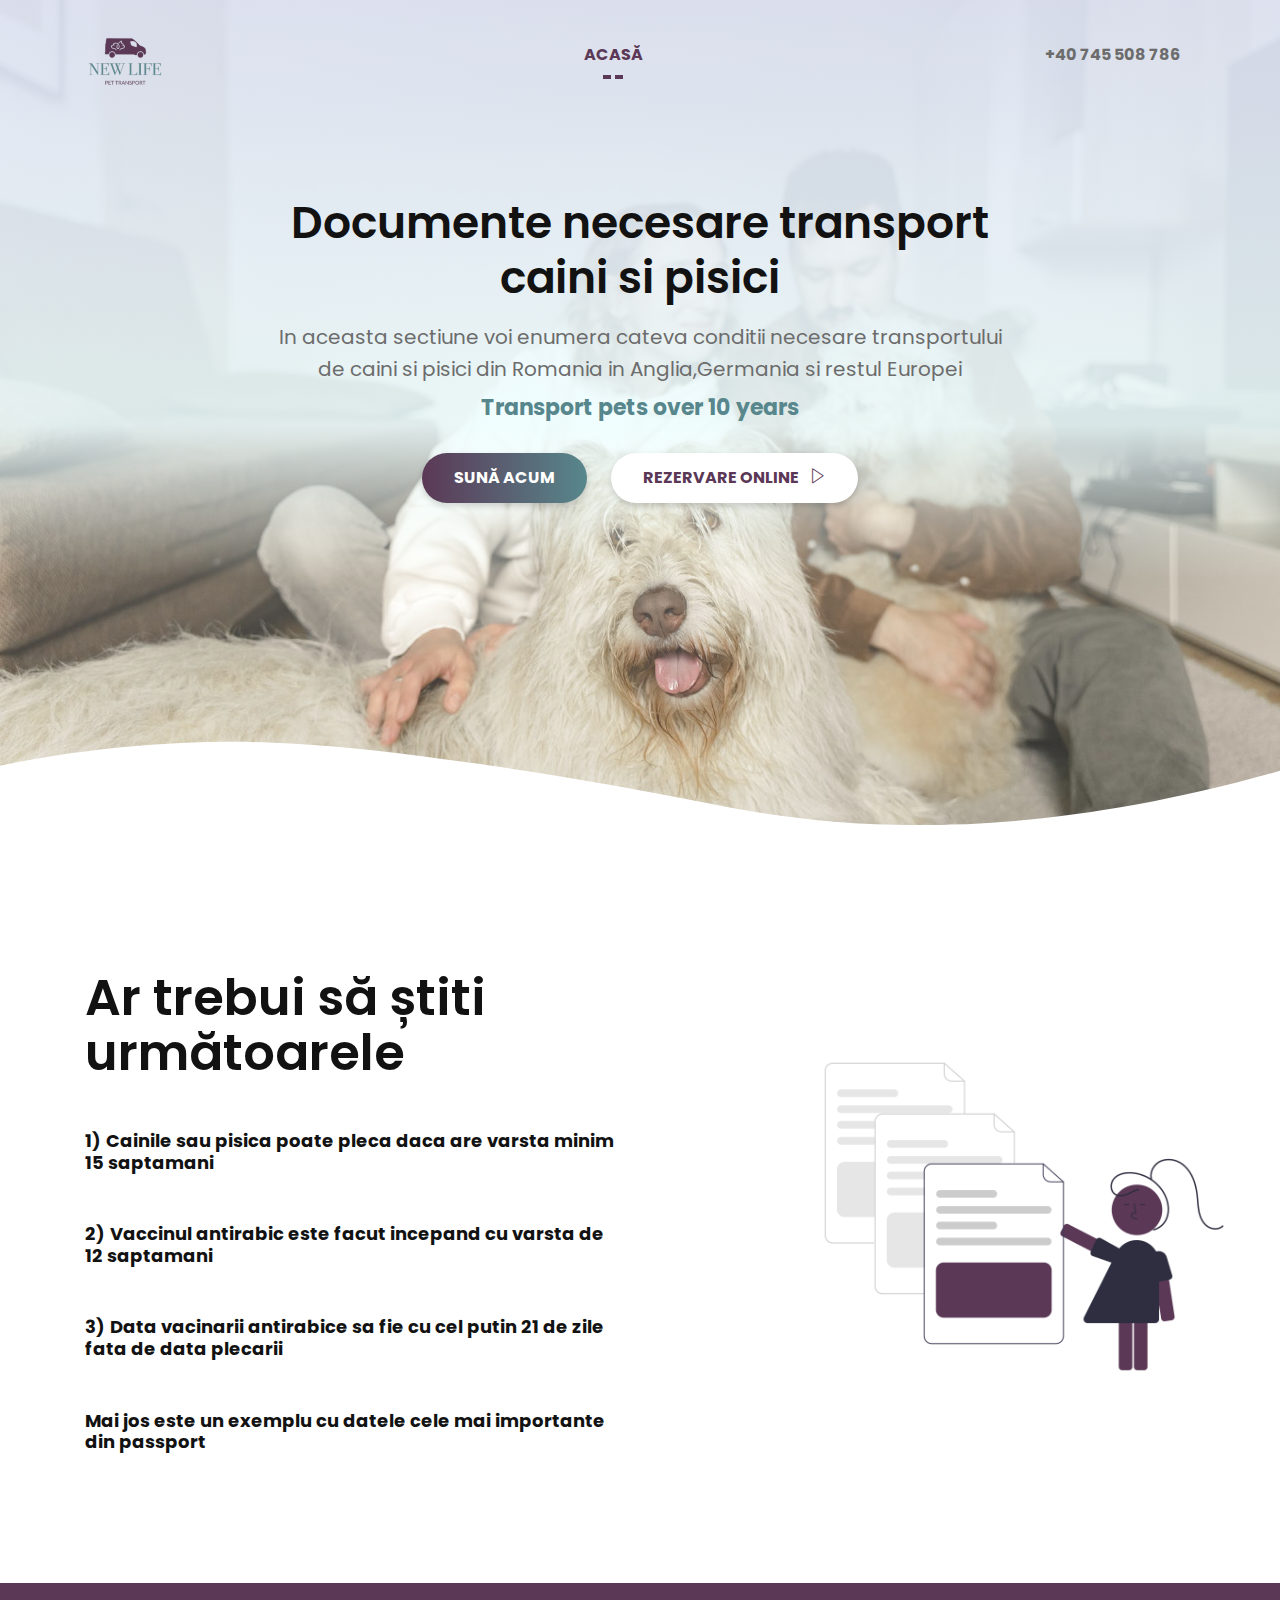
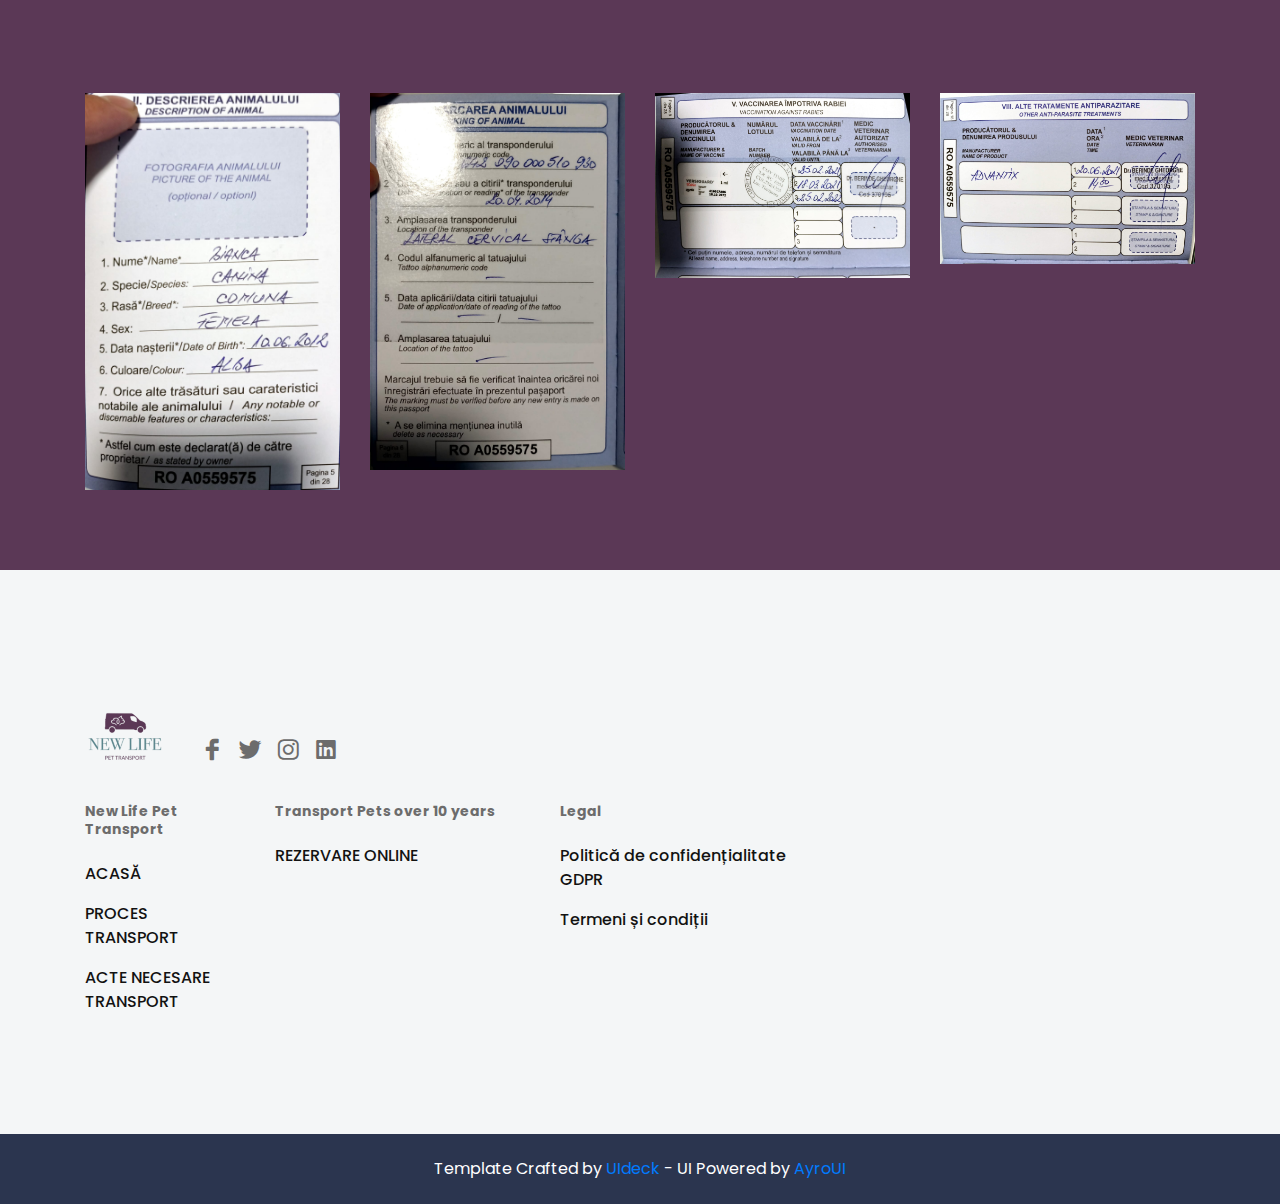
==== commit fdf00cab: "edit words" ====
--- a/acte-transport.html
+++ b/acte-transport.html
@@ -5,12 +5,34 @@
 
     <!--====== Required meta tags ======-->
     <meta charset="utf-8">
-    <meta http-equiv="x-ua-compatible" content="ie=edge">
-    <meta name="description" content="">
+    <!-- SEO Meta Tags -->
+    <meta name="description"
+      content="Transport caini si pisici Romania,Anglia,Germania,Olanda,Belgia">
+    <meta name="application-name" content="Transport caini si pisici Romania,Anglia,Germania,Olanda,Belgia">
+    <meta name="keywords"
+    content="transport caini si pisici,New Life Pet Transport,transport caini Romania Anglia,transport pisici Romania Anglia,transport caini Romania Europa,transport animale de companie,transport caini Romania Germania,transport caini si pisici Olanda,transport caini si pisici Belgia ">
+    <meta name="creator" content="Transport caini si pisici Romania,Anglia,Germania,Olanda,Belgia">
+    <meta property="og:site_name" content="Transport caini si pisici Romania,Anglia,Germania,Olanda,Belgia" /> <!-- website name -->
+    <meta property="og:site" content="https://newlifepettransport.com/" /> <!-- website link -->
+    <meta property="og:title" content="Transport caini si pisici Romania,Anglia,Germania,Olanda,Belgia" /> <!-- title shown in the actual shared post -->
+    <meta property="og:description" content="Transport caini si pisici Romania,Anglia,Germania,Olanda,Belgia" />
+  
+    <meta property="fb:title" content="Transport caini si pisici Romania,Anglia,Germania,Olanda,Belgia">
+    <meta property="fb:description"
+      content="Transport caini si pisici Romania,Anglia,Germania,Olanda,Belgia">
+
+    <meta property="og:url" content="https://newlifepettransport.com/" /> <!-- where do you want your post to link to -->
+    <meta property="og:type" content="website" />
+  
+    <!-- Website Title -->
+    <title>Transport caini si pisici Romania,Anglia,Germania,Olanda,Belgia | Acte transport</title>
+  
+    <!-- Canonical link -->
+    <link rel="canonical" href="https://newlifepettransport.com/" />
+
     <meta name="viewport" content="width=device-width, initial-scale=1, shrink-to-fit=no">
 
-    <!--====== Title ======-->
-    <title>Start | Landing Page for Startup and SaaS Business</title>
+
 
     <!--====== Favicon Icon ======-->
     <link rel="shortcut icon" href="assets/images/logo-pet.png" type="image/png">
@@ -46,8 +68,8 @@
                 <div class="row">
                     <div class="col-lg-12">
                         <nav class="navbar navbar-expand-lg">
-                            <a class="navbar-brand" href="#">
-                                <img src="assets/images/logo-pet.png" alt="Logo">
+                            <a class="navbar-brand" href="https://newlifepettransport.com/index.html">
+                                <img src="assets/images/logo-pet.png" alt="Transport caini si pisici Romania Anglia,Germania,Olanda,Belgia">
                             </a>
 
                             <button class="navbar-toggler" type="button" data-toggle="collapse" data-target="#navbarOne" aria-controls="navbarOne" aria-expanded="false" aria-label="Toggle navigation">
@@ -106,26 +128,26 @@
                     <div class="section-title pb-10">
                         <h4 class="title">Ar trebui să știti următoarele</h4>
                         <div style="margin-top: 50px;">
-                            <h5>1) Cainile sau pisica poate calatori doar daca are minim 15 saptamani</h5>
+                            <h5>1) Cainile sau pisica poate pleca daca are varsta minim 15 saptamani</h5>
                          
                         </div>
                        
                         <div style="margin-top: 50px;">
-                            <h5>2) Vaccinul antirabic este facut incepand cu 12 saptamani</h5>
+                            <h5>2) Vaccinul antirabic este facut incepand cu varsta de 12 saptamani</h5>
                             
                         </div>
                         <div style="margin-top: 50px;">
-                            <h5>3) Data vacinarii antirabice sa fie mai veche de 21 de zile fata de data plecarii</h5>
+                            <h5>3) Data vacinarii antirabice sa fie cu cel putin 21 de zile fata de data plecarii</h5>
                            
                         </div>
-                        <div style="margin-top: 50px;">
+                        <!-- <div style="margin-top: 50px;">
                             <h5>4) In pasaportul catelului sau pisici trebuie regasite urmatoarele: deparazitarea interna, externa si viza de clinica.</h5>
        
                         </div>
                         <div style="margin-top: 50px;">
                             <h5>5) Deparazitarea este valabila pe o perioada de 5 zile</h5>
                  
-                        </div>
+                        </div> -->
                       
                       
                        
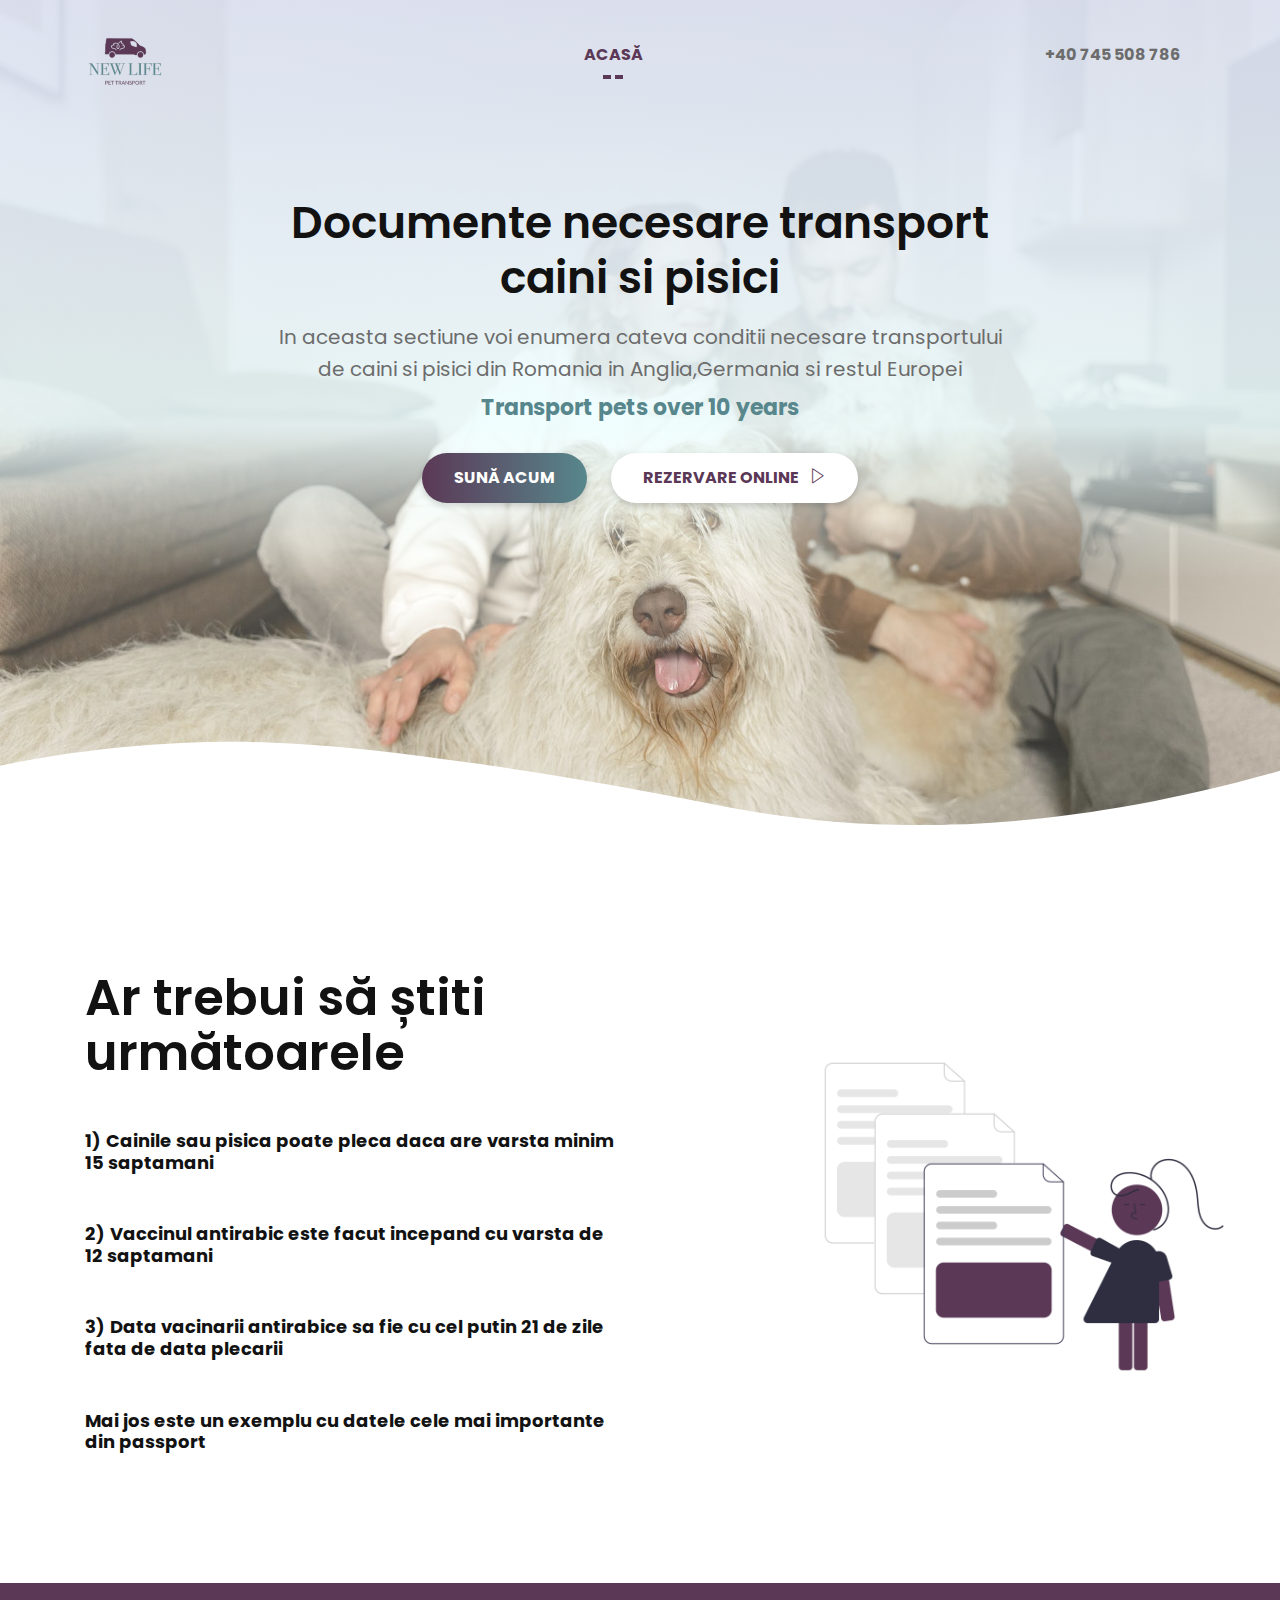
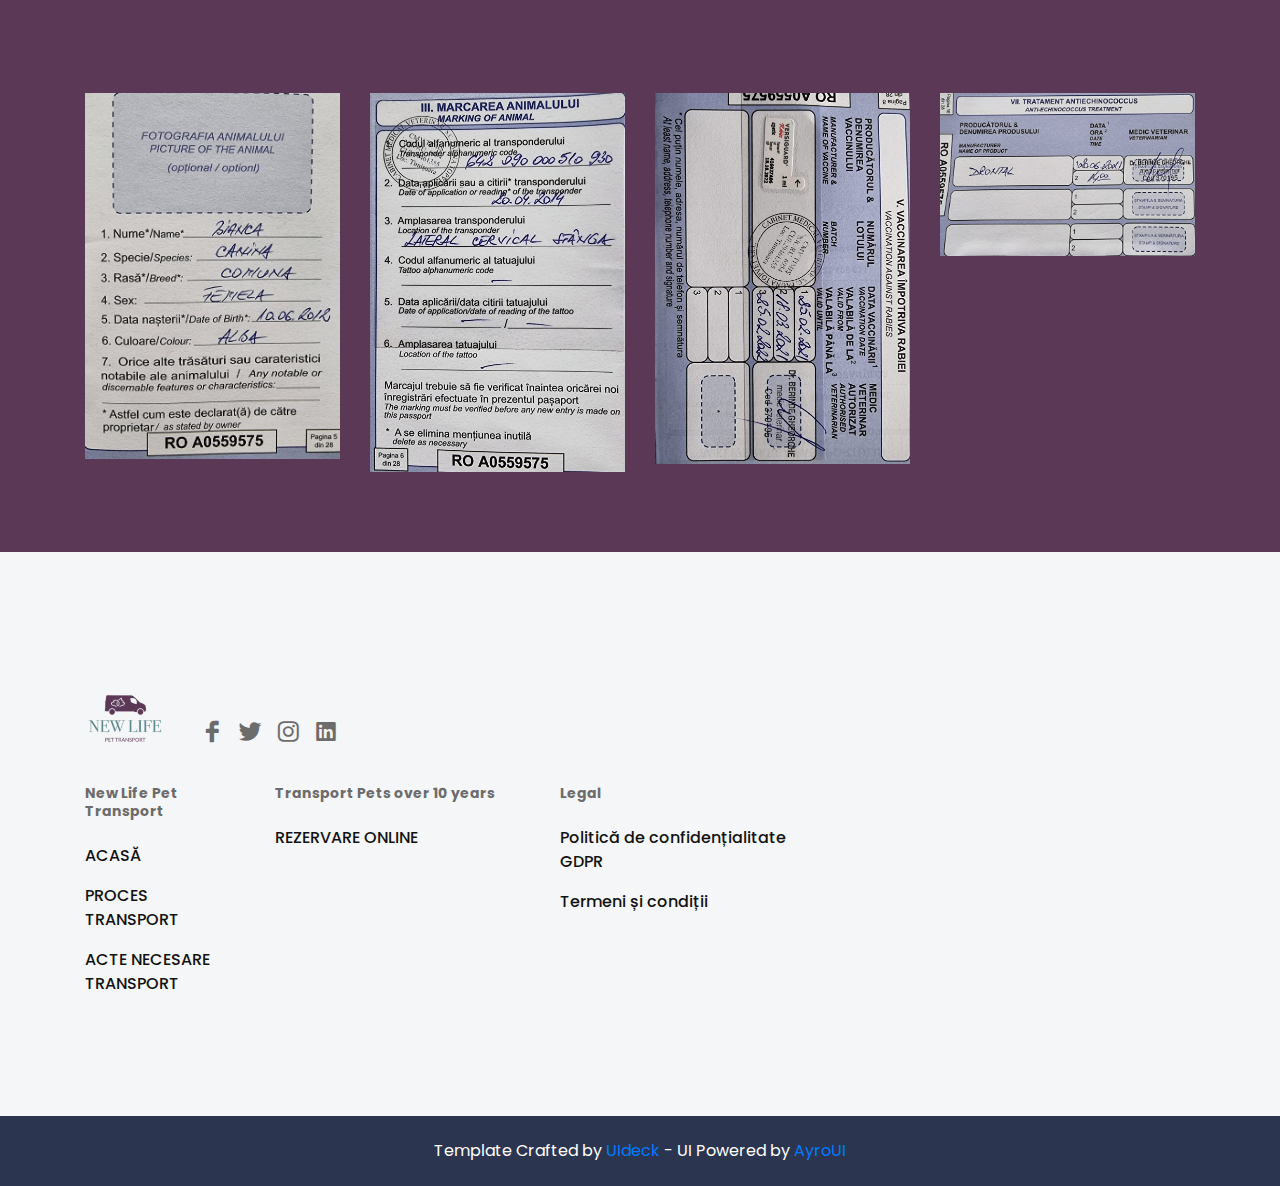
==== commit 3d381ab4: "last changes" ====
--- a/acte-transport.html
+++ b/acte-transport.html
@@ -1,5 +1,5 @@
 <!doctype html>
-<html lang="en">
+<html lang="ro">
 
 <head>
 
